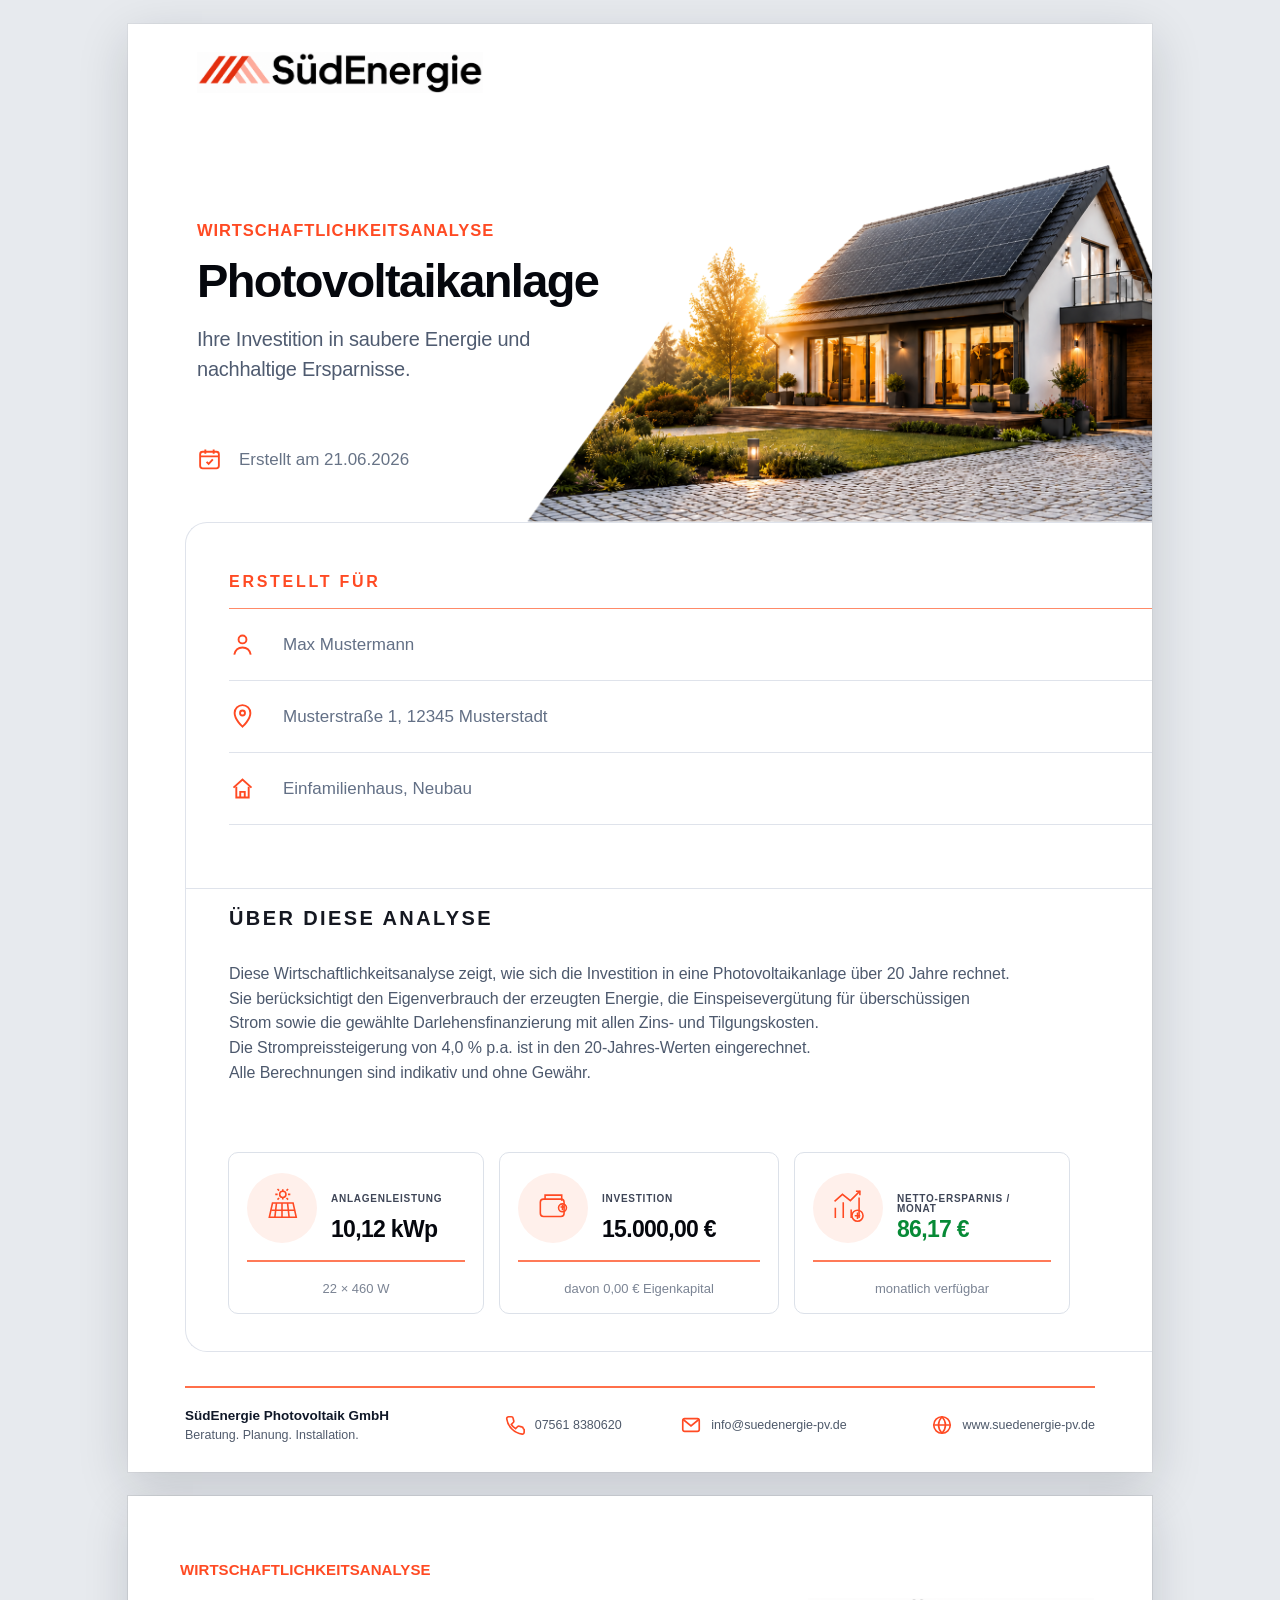
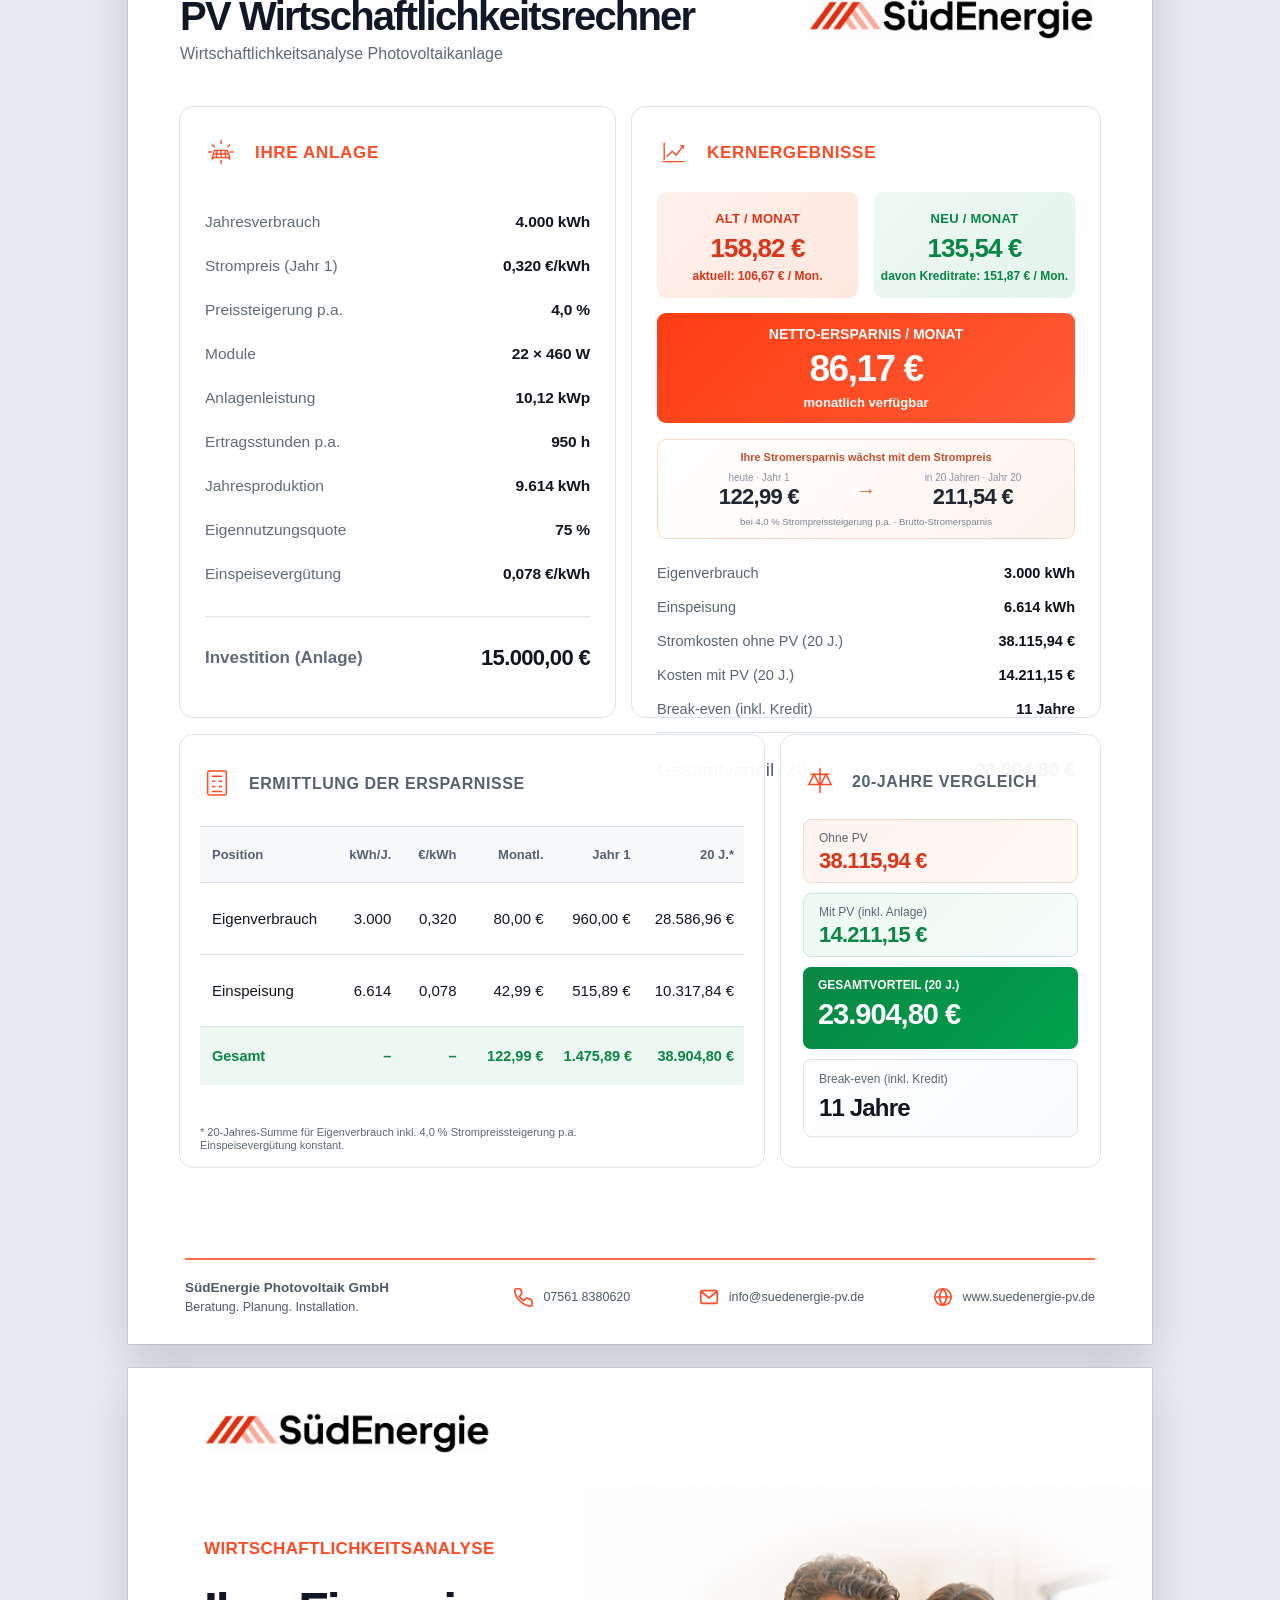
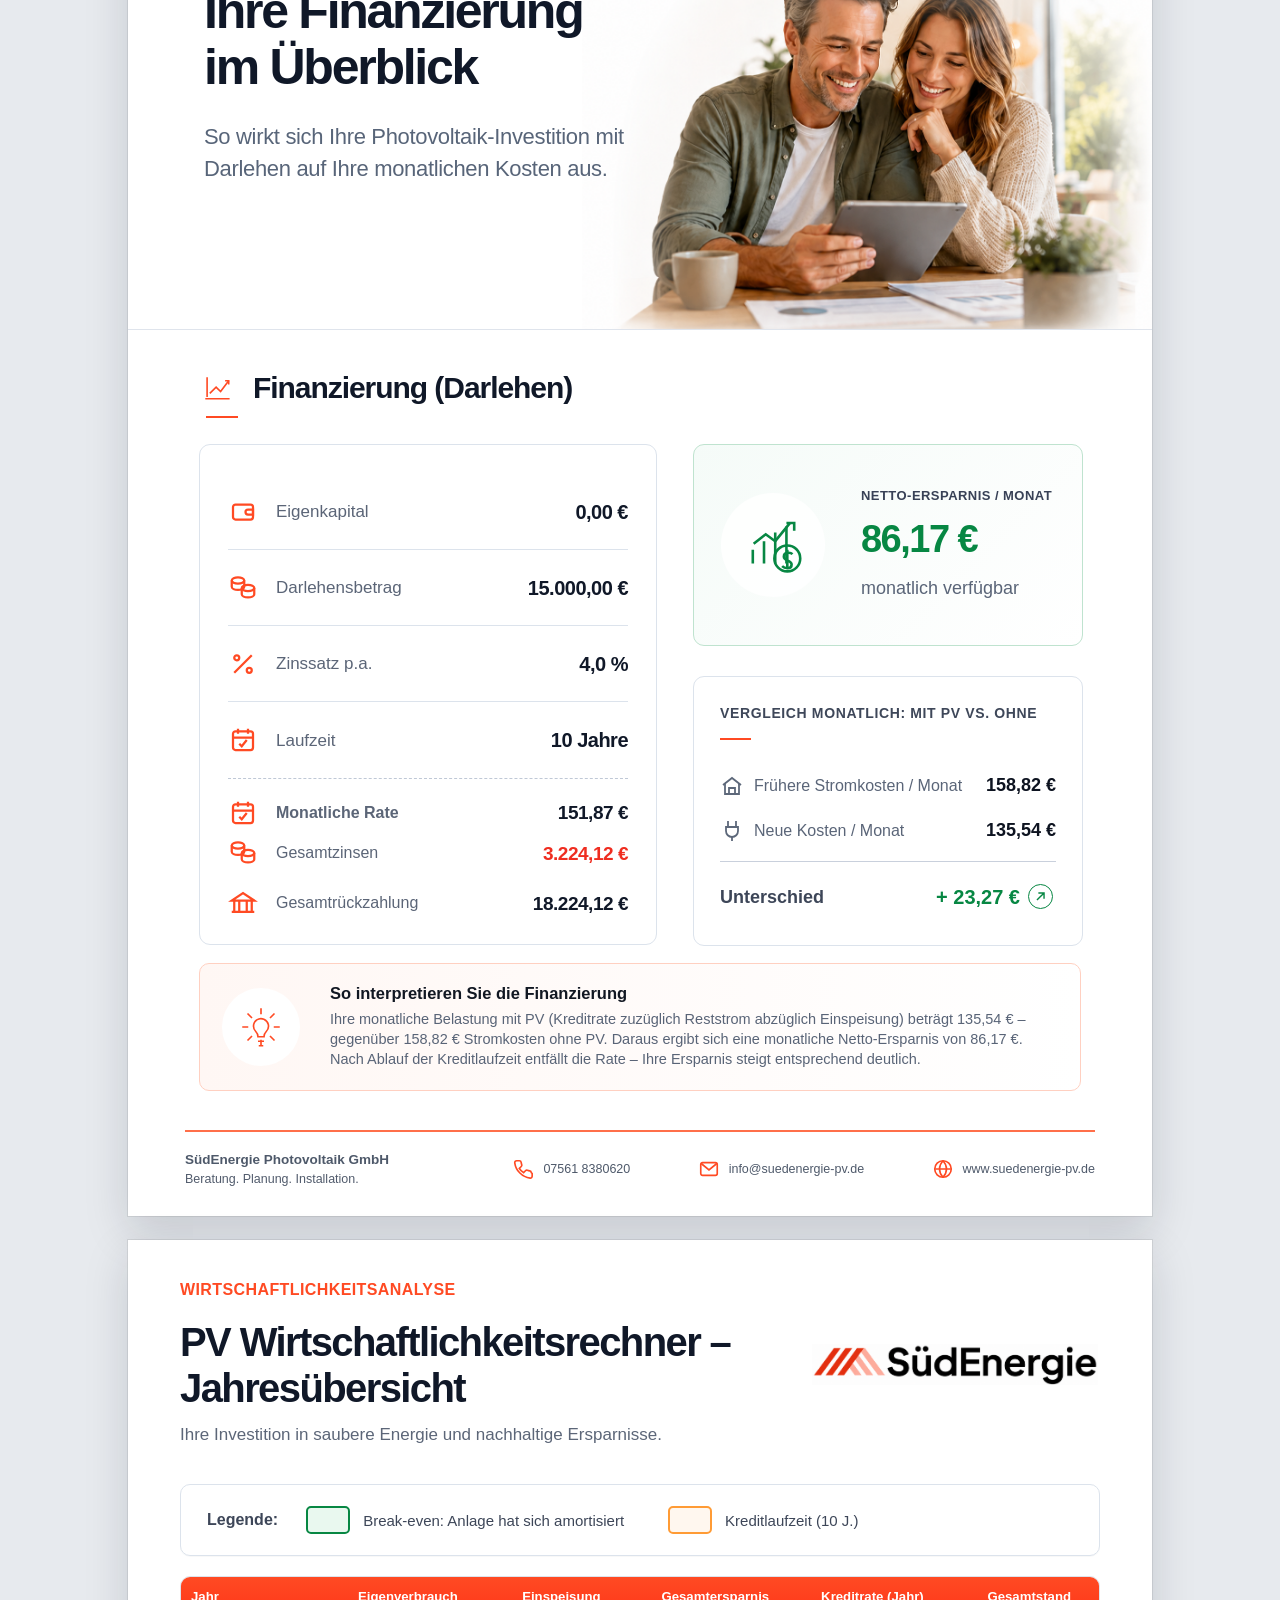
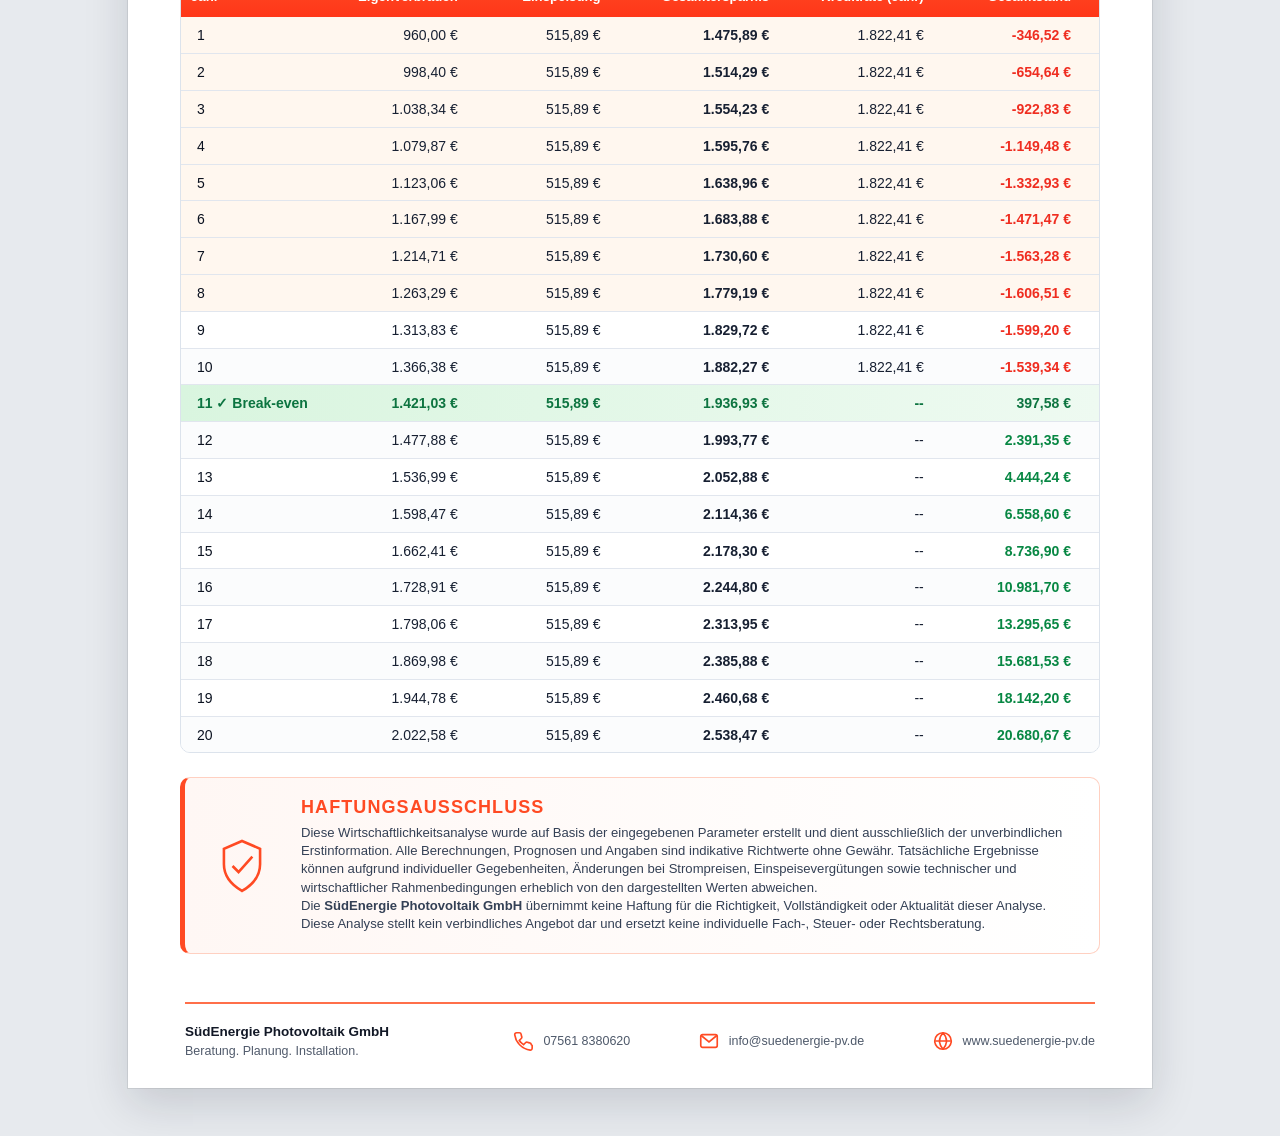
==== pdf-preview.html @ 78994921 "Jahrestabelle: Amortisations-Logik statt Cashflow Behebt die unsinnige Break-even-Logik (z.B. 'Break" ====
<!doctype html>
<html lang="de">
<head>
  <meta charset="utf-8" />
  <meta name="viewport" content="width=device-width,initial-scale=1" />
  <meta http-equiv="Cache-Control" content="no-cache, no-store, must-revalidate" />
  <meta http-equiv="Pragma" content="no-cache" />
  <title>SüdEnergie PDF Preview</title>
  <link rel="stylesheet" href="./pdf-preview.css" />
</head>
<body>
<main id="pdf-root">

<!-- ═══════════════════════════════════════════════════════════
       PAGE 1 — COVER  (v25 Pixel-Mockup, 1:1)
  ════════════════════════════════════════════════════════════ -->
  <section class="page page-cover" aria-label="SüdEnergie PDF Seite 1">

    <img class="logo" src="./assets/suedenergie-logo.png" alt="SüdEnergie Photovoltaik. Einfach." />

    <div class="hero-copy">
      <div class="kicker">Wirtschaftlichkeitsanalyse</div>
      <h1 class="hero-title">Photovoltaikanlage</h1>
      <p class="hero-sub">Ihre Investition in saubere Energie und nachhaltige Ersparnisse.</p>
    </div>

    <div class="date-row">
      <svg class="date-icon" viewBox="0 0 24 24" fill="none" stroke="currentColor" stroke-width="1.8">
        <rect x="3" y="4.5" width="18" height="16" rx="2.4"></rect>
        <path d="M8 2.5v4M16 2.5v4M3 9h18"></path>
        <path d="M9.2 14.2l2 2.1 4-4.4"></path>
      </svg>
      <span>Erstellt am&nbsp;<span data-field="createdAt">21.06.2026</span></span>
    </div>

    <div class="hero-image">
      <img src="./assets/cover-house-p1-new.png" alt="" />
    </div>

    <section class="main-card"></section>

    <section class="customer">
      <div class="section-title-orange">Erstellt für</div>
      <div class="orange-rule"></div>

      <div class="info-line">
        <svg class="info-icon" viewBox="0 0 24 24" fill="none" stroke="currentColor" stroke-width="1.7">
          <circle cx="12" cy="7.5" r="3.5"></circle>
          <path d="M4.7 21c.9-4.2 3.4-6.3 7.3-6.3s6.4 2.1 7.3 6.3"></path>
        </svg>
        <span data-field="customerName">Max Mustermann</span>
      </div>

      <div class="info-line">
        <svg class="info-icon" viewBox="0 0 24 24" fill="none" stroke="currentColor" stroke-width="1.7">
          <path d="M12 21s7-6.1 7-12.1A7 7 0 0 0 5 8.9C5 14.9 12 21 12 21Z"></path>
          <circle cx="12" cy="8.9" r="2.2"></circle>
        </svg>
        <span data-field="customerAddress">Musterstraße 1, 12345 Musterstadt</span>
      </div>

      <div class="info-line">
        <svg class="info-icon" viewBox="0 0 24 24" fill="none" stroke="currentColor" stroke-width="1.7">
          <path d="M4 11.2 12 4l8 7.2"></path>
          <path d="M6.5 10.5V20h11V10.5"></path>
          <path d="M10 20v-5h4v5"></path>
        </svg>
        <span data-field="projectAddress">Einfamilienhaus, Neubau</span>
      </div>
    </section>

    <section class="analysis">
      <h2 class="analysis-title">Über diese Analyse</h2>
      <p class="analysis-text">
        Diese Wirtschaftlichkeitsanalyse zeigt, wie sich die Investition in eine Photovoltaikanlage über 20 Jahre rechnet.
        Sie berücksichtigt den Eigenverbrauch der erzeugten Energie, die Einspeisevergütung für überschüssigen Strom sowie
        die gewählte Darlehensfinanzierung mit allen Zins- und Tilgungskosten.<br>
        Die Strompreissteigerung von <span data-field="priceIncrease">4,0 %</span> p.a. ist in den 20-Jahres-Werten eingerechnet.<br>
        Alle Berechnungen sind indikativ und ohne Gewähr.
      </p>
    </section>

    <section class="kpi-row">
      <article class="kpi">
        <div class="kpi-inner">
          <div class="kpi-icon-bg"></div>
          <svg class="kpi-icon" viewBox="0 0 48 48" fill="none" stroke="currentColor" stroke-width="2">
            <path d="M15 19h23l4 18H8l4-18h3Z"></path>
            <path d="M17 19l-2 18M24 19v18M31 19l2 18M10.5 28h30"></path>
            <circle cx="25" cy="8" r="4"></circle>
            <path d="M25 1.5v3M25 11.5v3M18.5 8h-3M34.5 8h-3M20.3 3.3l-2-2M31.7 14.7l-2-2M29.7 3.3l2-2M18.3 14.7l2-2"></path>
          </svg>
          <div class="kpi-label">Anlagenleistung</div>
          <div class="kpi-value" data-field="systemSize">10,12 kWp</div>
          <div class="kpi-rule"></div>
          <div class="kpi-sub" data-field="modules">22 × 460 W</div>
        </div>
      </article>

      <article class="kpi">
        <div class="kpi-inner">
          <div class="kpi-icon-bg"></div>
          <svg class="kpi-icon" viewBox="0 0 48 48" fill="none" stroke="currentColor" stroke-width="2">
            <rect x="8" y="14" width="30" height="22" rx="4"></rect>
            <path d="M14 14V9h21v7"></path>
            <circle cx="36" cy="25" r="5"></circle>
            <path d="M36 21.5V28M33.5 24h5"></path>
          </svg>
          <div class="kpi-label">Investition</div>
          <div class="kpi-value" data-field="investment">15.000,00 €</div>
          <div class="kpi-rule"></div>
          <div class="kpi-sub">davon <span data-field="equity">0,00 €</span> Eigenkapital</div>
        </div>
      </article>

      <article class="kpi">
        <div class="kpi-inner">
          <div class="kpi-icon-bg"></div>
          <svg class="kpi-icon" viewBox="0 0 48 48" fill="none" stroke="currentColor" stroke-width="2">
            <path d="M8 38V25M18 38V18M28 38V27M38 38V12"></path>
            <path d="M7 17l10-9 10 8 12-12"></path>
            <path d="M34 4h5v5"></path>
            <circle cx="36" cy="35" r="7"></circle>
            <path d="M36 31v8M32.5 35H39.5"></path>
          </svg>
          <div class="kpi-label">Netto-Ersparnis / Monat</div>
          <div class="kpi-value green" data-field="netMonthlyAvg">86,17 €</div>
          <div class="kpi-rule"></div>
          <div class="kpi-sub" data-field="orangeNetSub">monatlich verfügbar</div>
        </div>
      </article>
    </section>

    <div class="footer-rule"></div>
    <footer class="footer">
      <div class="footer-brand">
        <strong>SüdEnergie Photovoltaik GmbH</strong>
        <span>Beratung. Planung. Installation.</span>
      </div>
      <div class="footer-contact">
        <svg class="footer-icon" viewBox="0 0 24 24" fill="none" stroke="currentColor" stroke-width="1.8">
          <path d="M22 16.9v3a2 2 0 0 1-2.2 2A19.5 19.5 0 0 1 3 5.2 2 2 0 0 1 5 3h3a2 2 0 0 1 2 1.7c.1.9.3 1.7.6 2.5a2 2 0 0 1-.5 2.1L8 11.4a16 16 0 0 0 4.6 4.6l2.1-2.1a2 2 0 0 1 2.1-.5c.8.3 1.6.5 2.5.6a2 2 0 0 1 1.7 1.9Z"></path>
        </svg>
        <span>07561 8380620</span>
      </div>
      <div class="footer-contact">
        <svg class="footer-icon" viewBox="0 0 24 24" fill="none" stroke="currentColor" stroke-width="1.8">
          <rect x="3" y="5" width="18" height="14" rx="2"></rect>
          <path d="m3.5 6 8.5 7 8.5-7"></path>
        </svg>
        <span>info@suedenergie-pv.de</span>
      </div>
      <div class="footer-contact footer-website">
        <svg class="footer-icon" viewBox="0 0 24 24" fill="none" stroke="currentColor" stroke-width="1.8">
          <circle cx="12" cy="12" r="9"></circle>
          <path d="M3.5 12h17M12 3c2.5 2.7 3.8 5.7 3.8 9s-1.3 6.3-3.8 9M12 3C9.5 5.7 8.2 8.7 8.2 12S9.5 18.3 12 21"></path>
        </svg>
        <span>www.suedenergie-pv.de</span>
      </div>
    </footer>

  </section>


  <!-- PAGE 2 - WIRTSCHAFTLICHKEIT (v2 Final) -->
  <section class="page page-2" aria-label="SüdEnergie PDF Seite 2">
  <header class="header">
        <div class="kicker">Wirtschaftlichkeitsanalyse</div>
        <h1 class="title">PV Wirtschaftlichkeitsrechner</h1>
        <div class="subtitle">Wirtschaftlichkeitsanalyse Photovoltaikanlage</div>
  <img class="logo" src="./assets/suedenergie-logo.png" alt="SüdEnergie Photovoltaik. Einfach." />
      </header>
  
      <section class="card left-card">
        <div class="card-title">
          <svg viewBox="0 0 40 40" fill="none" stroke="currentColor">
            <path d="M20 5v5M20 30v5M8.5 10.5l3.5 3.5M28 26l3.5 3.5M4 20h5M31 20h5M8.5 29.5l3.5-3.5M28 14l3.5-3.5"></path>
            <path d="M12 18h16l3 9H9l3-9Z"></path>
            <path d="M15 18l-1 9M20 18v9M25 18l1 9M10.5 22.5h19"></path>
          </svg>
          <span>Ihre Anlage</span>
        </div>
  
        <div class="specs">
          <div class="spec-row"><span>Jahresverbrauch</span><strong data-bind="system.consumption">4.000 kWh</strong></div>
          <div class="spec-row"><span>Strompreis (Jahr 1)</span><strong data-bind="system.electricityPrice">0,320 €/kWh</strong></div>
          <div class="spec-row"><span>Preissteigerung p.a.</span><strong data-bind="system.priceIncrease">4,0 %</strong></div>
          <div class="spec-row"><span>Module</span><strong data-bind="system.modules">22 × 460 W</strong></div>
          <div class="spec-row"><span>Anlagenleistung</span><strong data-bind="system.power">10,12 kWp</strong></div>
          <div class="spec-row"><span>Ertragsstunden p.a.</span><strong data-bind="system.sunHours">950 h</strong></div>
          <div class="spec-row"><span>Jahresproduktion</span><strong data-bind="system.production">9.614 kWh</strong></div>
          <div class="spec-row"><span>Eigennutzungsquote</span><strong data-bind="system.selfUseRate">75 %</strong></div>
          <div class="spec-row"><span>Einspeisevergütung</span><strong data-bind="system.feedInTariff">0,078 €/kWh</strong></div>
          <div class="spec-row invest"><span>Investition (Anlage)</span><strong data-bind="system.investment">15.000,00 €</strong></div>
        </div>
      </section>
  
      <section class="card right-card">
        <div class="card-title">
          <svg viewBox="0 0 40 40" fill="none" stroke="currentColor">
            <path d="M7 32h27M9 30V8M12 26l7-7 5 5 9-12"></path>
            <path d="M29 12h4v4"></path>
          </svg>
          <span>Kernergebnisse</span>
        </div>
  
        <div class="result-top">
          <div class="result-box old">
            <div>
              <div class="label">Alt / Monat</div>
              <div class="big" data-bind="results.oldMonthly">158,82 €</div>
              <div class="sub" data-field="oldMonthlyJahr1">Stromkosten ohne PV</div>
            </div>
          </div>
          <div class="result-box new">
            <div>
              <div class="label">Neu / Monat</div>
              <div class="big" data-bind="results.newMonthly">-16,32 €</div>
              <div class="sub" data-field="newMonthlyJahr">-195,89 € / Jahr</div>
            </div>
          </div>
        </div>
  
        <div class="orange-result">
          <div>
            <div class="label">Netto-Ersparnis / Monat</div>
            <div class="big" data-bind="results.netMonthly">86,17 €</div>
            <div class="sub" data-field="orangeNetSub">monatlich verfügbar</div>
          </div>
        </div>

        <div class="growth-strip">
          <div class="gs-head">Ihre Stromersparnis wächst mit dem Strompreis</div>
          <div class="gs-body">
            <div class="gs-col">
              <div class="gs-lbl">heute · Jahr 1</div>
              <div class="gs-val" data-field="growToday">122,99 €</div>
            </div>
            <div class="gs-arrow">→</div>
            <div class="gs-col">
              <div class="gs-lbl">in 20 Jahren · Jahr 20</div>
              <div class="gs-val" data-field="growY20">211,54 €</div>
            </div>
          </div>
          <div class="gs-foot" data-field="growFoot">bei 4,0 % Strompreissteigerung p.a. · Brutto-Stromersparnis</div>
        </div>

        <div class="result-list">
          <div class="result-row"><span>Eigenverbrauch</span><strong data-bind="results.ownUseKwh">3.000 kWh</strong></div>
          <div class="result-row"><span>Einspeisung</span><strong data-bind="results.feedInKwh">6.614 kWh</strong></div>
          <div class="result-row"><span>Stromkosten ohne PV (20 J.)</span><strong data-bind="results.costWithoutPv">38.115,94 €</strong></div>
          <div class="result-row"><span>Kosten mit PV (20 J.)</span><strong data-bind="results.costWithPv">14.211,15 €</strong></div>
          <div class="result-row"><span data-field="breakEvenLabel">Break-even (inkl. Kredit)</span><strong data-bind="results.breakEven">10 Jahre</strong></div>
          <div class="result-row divider benefit"><span>Gesamtvorteil (20 J.)</span><strong data-bind="results.totalBenefit">23.904,80 €</strong></div>
        </div>
      </section>
  
      <section class="card table-card">
        <div class="section-head">
          <svg viewBox="0 0 40 40" fill="none" stroke="currentColor" stroke-width="1.8">
            <rect x="9" y="6" width="22" height="28" rx="2"></rect>
            <path d="M14 12h12M14 18h4M22 18h4M14 24h4M22 24h4M14 30h12"></path>
          </svg>
          <span>Ermittlung der Ersparnisse</span>
        </div>
  
        <div class="table-wrap">
          <table>
            <thead>
              <tr>
                <th style="width:25%;">Position</th>
                <th style="width:12%;">kWh/J.</th>
                <th style="width:12%;">€/kWh</th>
                <th style="width:16%;">Monatl.</th>
                <th style="width:16%;">Jahr 1</th>
                <th style="width:19%;">20 J.*</th>
              </tr>
            </thead>
            <tbody>
              <tr>
                <td>Eigenverbrauch</td>
                <td>3.000</td>
                <td>0,320</td>
                <td>80,00 €</td>
                <td>960,00 €</td>
                <td>28.586,96 €</td>
              </tr>
              <tr>
                <td>Einspeisung</td>
                <td>6.614</td>
                <td>0,078</td>
                <td>42,99 €</td>
                <td>515,89 €</td>
                <td>10.317,84 €</td>
              </tr>
              <tr class="total-row">
                <td>Gesamt</td>
                <td>--</td>
                <td>--</td>
                <td>122,99 €</td>
                <td>1.475,89 €</td>
                <td>38.904,80 €</td>
              </tr>
            </tbody>
          </table>
        </div>
  
        <div class="note">* 20-Jahres-Summe für Eigenverbrauch inkl. 4,0 % Strompreissteigerung p.a.<br>Einspeisevergütung konstant.</div>
      </section>
  
      <section class="card compare-card">
        <div class="section-head">
          <svg viewBox="0 0 40 40" fill="none" stroke="currentColor" stroke-width="1.8">
            <path d="M20 5v29M9 12h22M13 12 7 24h12l-6-12ZM27 12l-6 12h12l-6-12Z"></path>
          </svg>
          <span>20-Jahre Vergleich</span>
        </div>
  
        <div class="compare-box orange first">
          <div class="small">Ohne PV</div>
          <strong data-bind="results.costWithoutPv">38.115,94 €</strong>
        </div>
  
        <div class="compare-box green">
          <div class="small">Mit PV (inkl. Anlage)</div>
          <strong data-bind="results.costWithPv">14.211,15 €</strong>
        </div>
  
        <div class="compare-box dark-green">
          <div class="small">Gesamtvorteil (20 J.)</div>
          <strong data-bind="results.totalBenefit">23.904,80 €</strong>
        </div>
  
        <div class="compare-box break">
          <div class="small" data-field="breakEvenLabel">Break-even (inkl. Kredit)</div>
          <strong data-bind="results.breakEven">11 Jahre</strong>
        </div>
      </section>
  
      <div class="footer-line"></div>
      <footer class="footer">
        <div class="footer-brand">
          <strong>SüdEnergie Photovoltaik GmbH</strong>
          <span>Beratung. Planung. Installation.</span>
        </div>
  
        <div class="footer-contact">
          <svg viewBox="0 0 24 24" fill="none" stroke="currentColor" stroke-width="1.8">
            <path d="M22 16.9v3a2 2 0 0 1-2.2 2A19.5 19.5 0 0 1 3 5.2 2 2 0 0 1 5 3h3a2 2 0 0 1 2 1.7c.1.9.3 1.7.6 2.5a2 2 0 0 1-.5 2.1L8 11.4a16 16 0 0 0 4.6 4.6l2.1-2.1a2 2 0 0 1 2.1-.5c.8.3 1.6.5 2.5.6a2 2 0 0 1 1.7 1.9Z"></path>
          </svg>
          <span>07561 8380620</span>
        </div>
  
        <div class="footer-contact">
          <svg viewBox="0 0 24 24" fill="none" stroke="currentColor" stroke-width="1.8">
            <rect x="3" y="5" width="18" height="14" rx="2"></rect>
            <path d="m3.5 6 8.5 7 8.5-7"></path>
          </svg>
          <span>info@suedenergie-pv.de</span>
        </div>
  
        <div class="footer-contact">
          <svg viewBox="0 0 24 24" fill="none" stroke="currentColor" stroke-width="1.8">
            <circle cx="12" cy="12" r="9"></circle>
            <path d="M3.5 12h17M12 3c2.5 2.7 3.8 5.7 3.8 9s-1.3 6.3-3.8 9M12 3C9.5 5.7 8.2 8.7 8.2 12S9.5 18.3 12 21"></path>
          </svg>
          <span>www.suedenergie-pv.de</span>
        </div>
      </footer>
  </section>


  <!-- PAGE 3 - FINANZIERUNG (v1 Final) -->
  <section class="page page-3" aria-label="SüdEnergie PDF Seite 3">
  
  <section class="hero">
  <img class="logo" src="./assets/suedenergie-logo.png" alt="SüdEnergie Photovoltaik. Einfach." />
    <div class="hero-photo-wrap"><img class="hero-photo" src="[data-uri]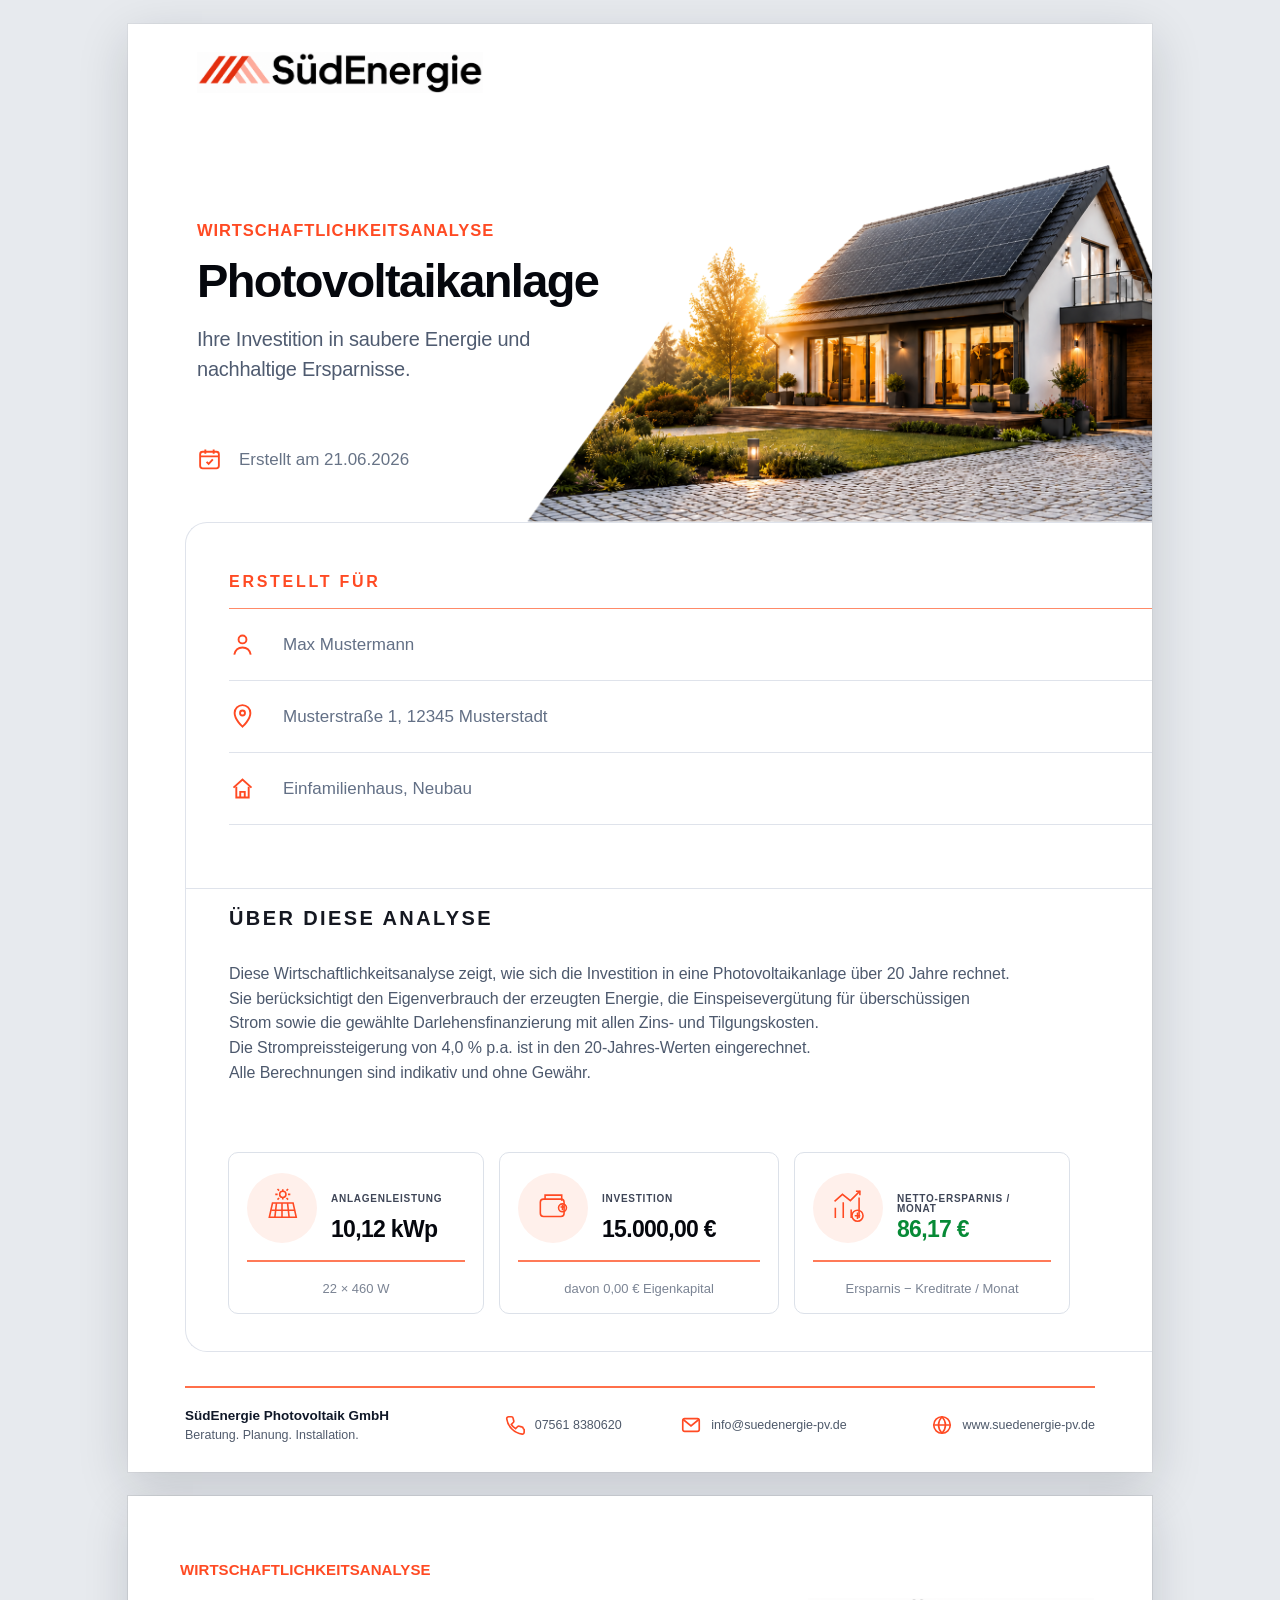
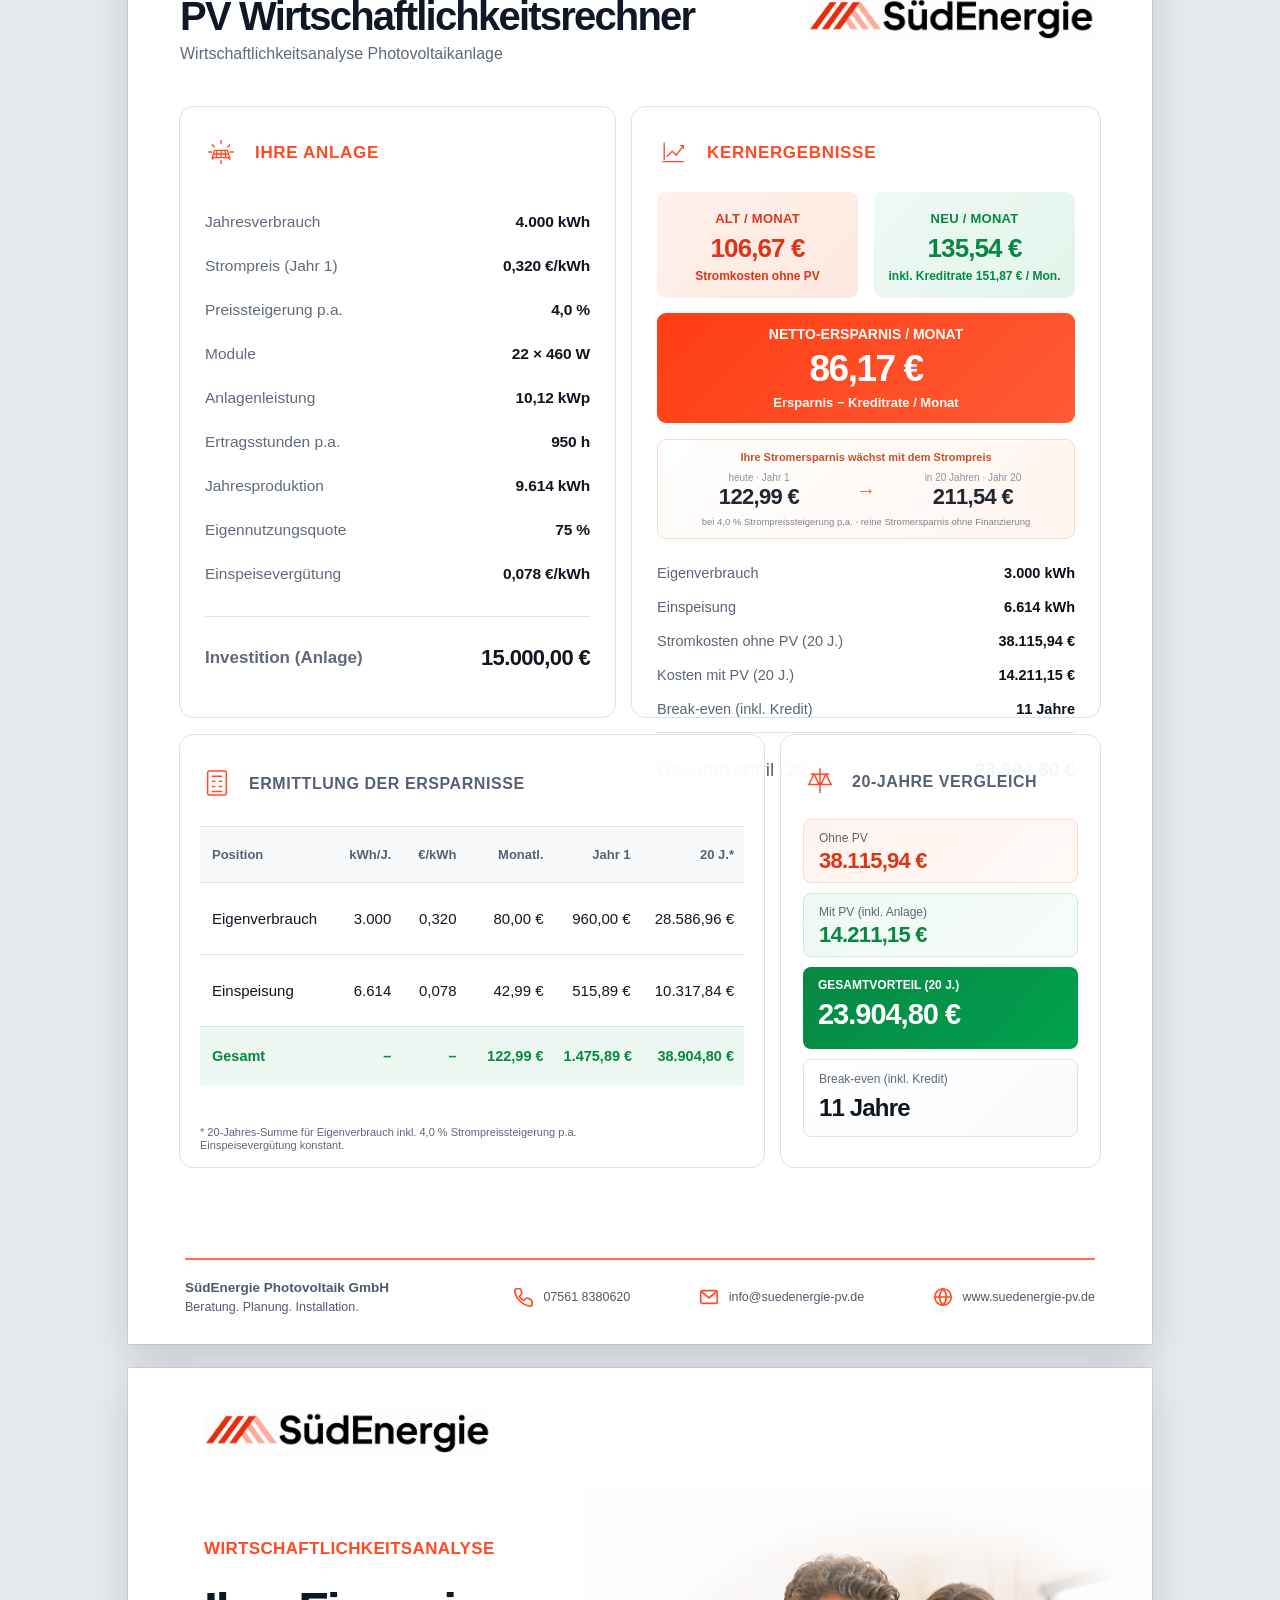
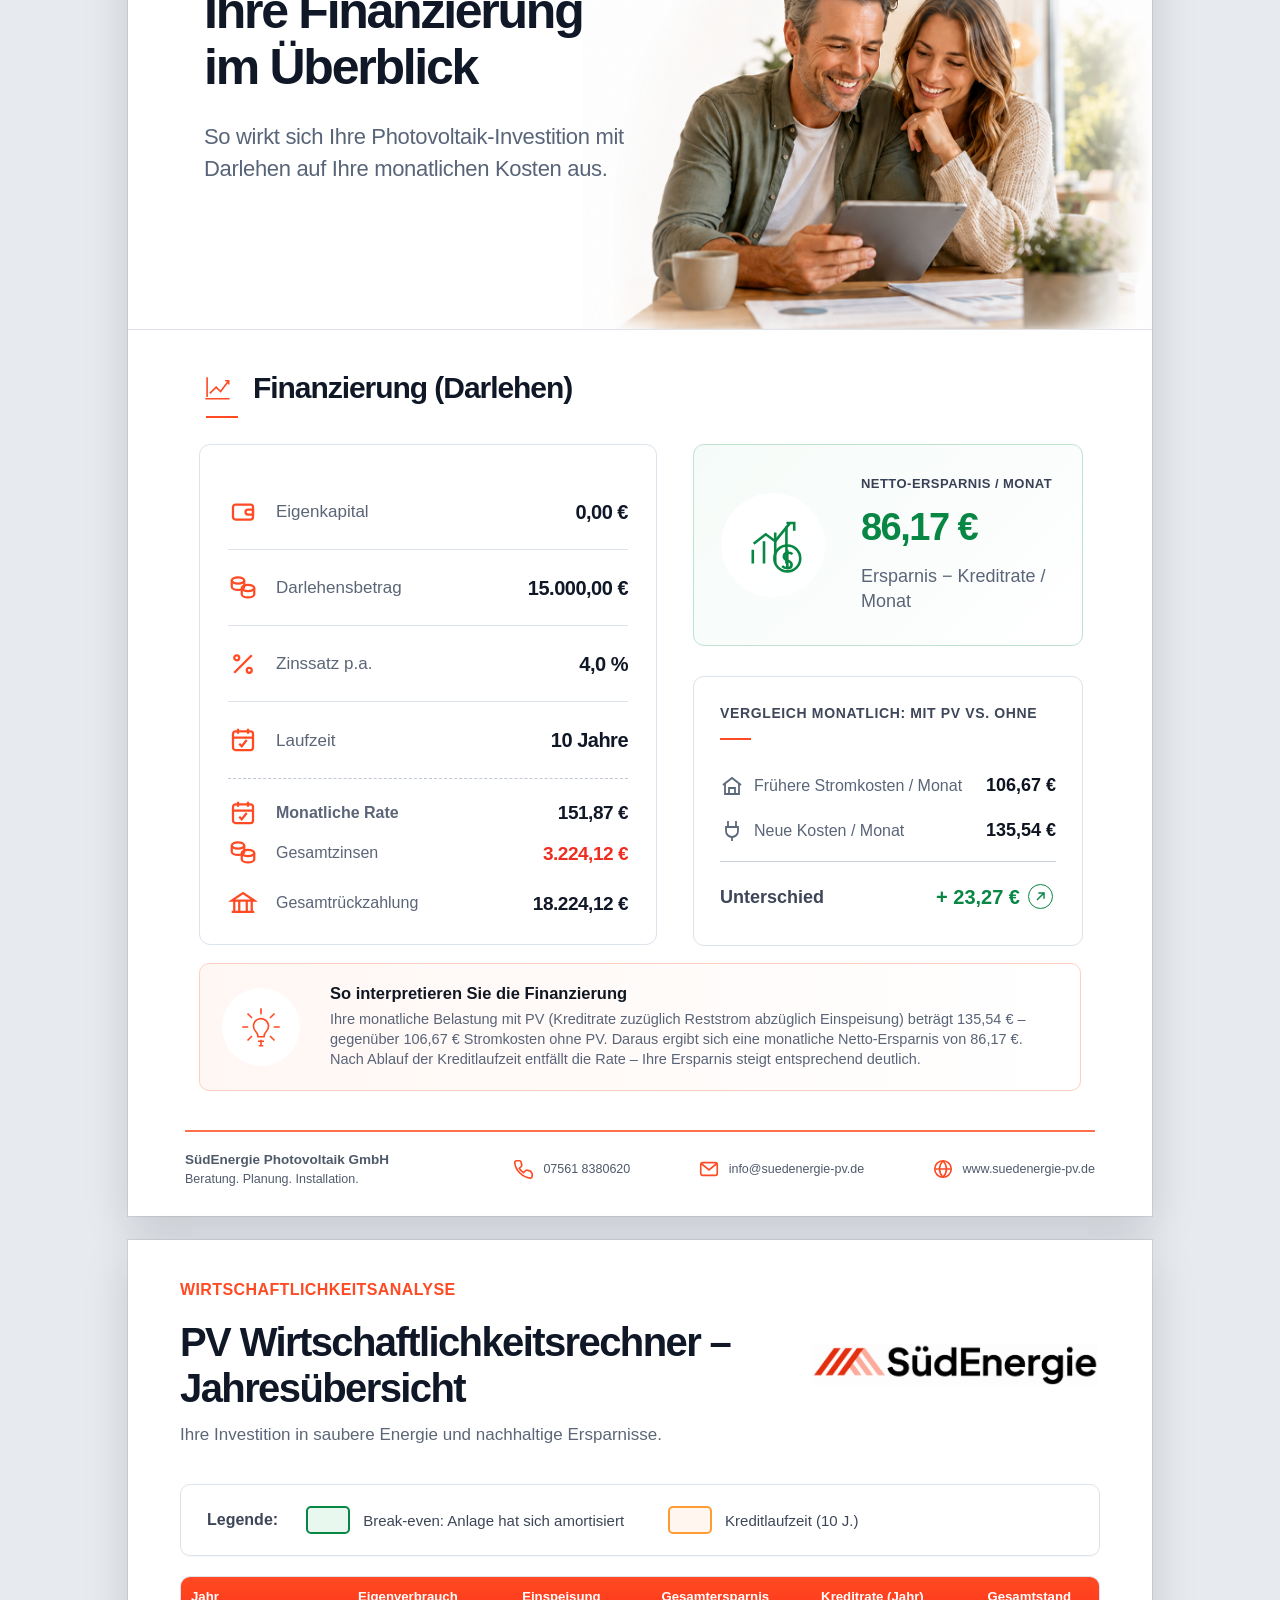
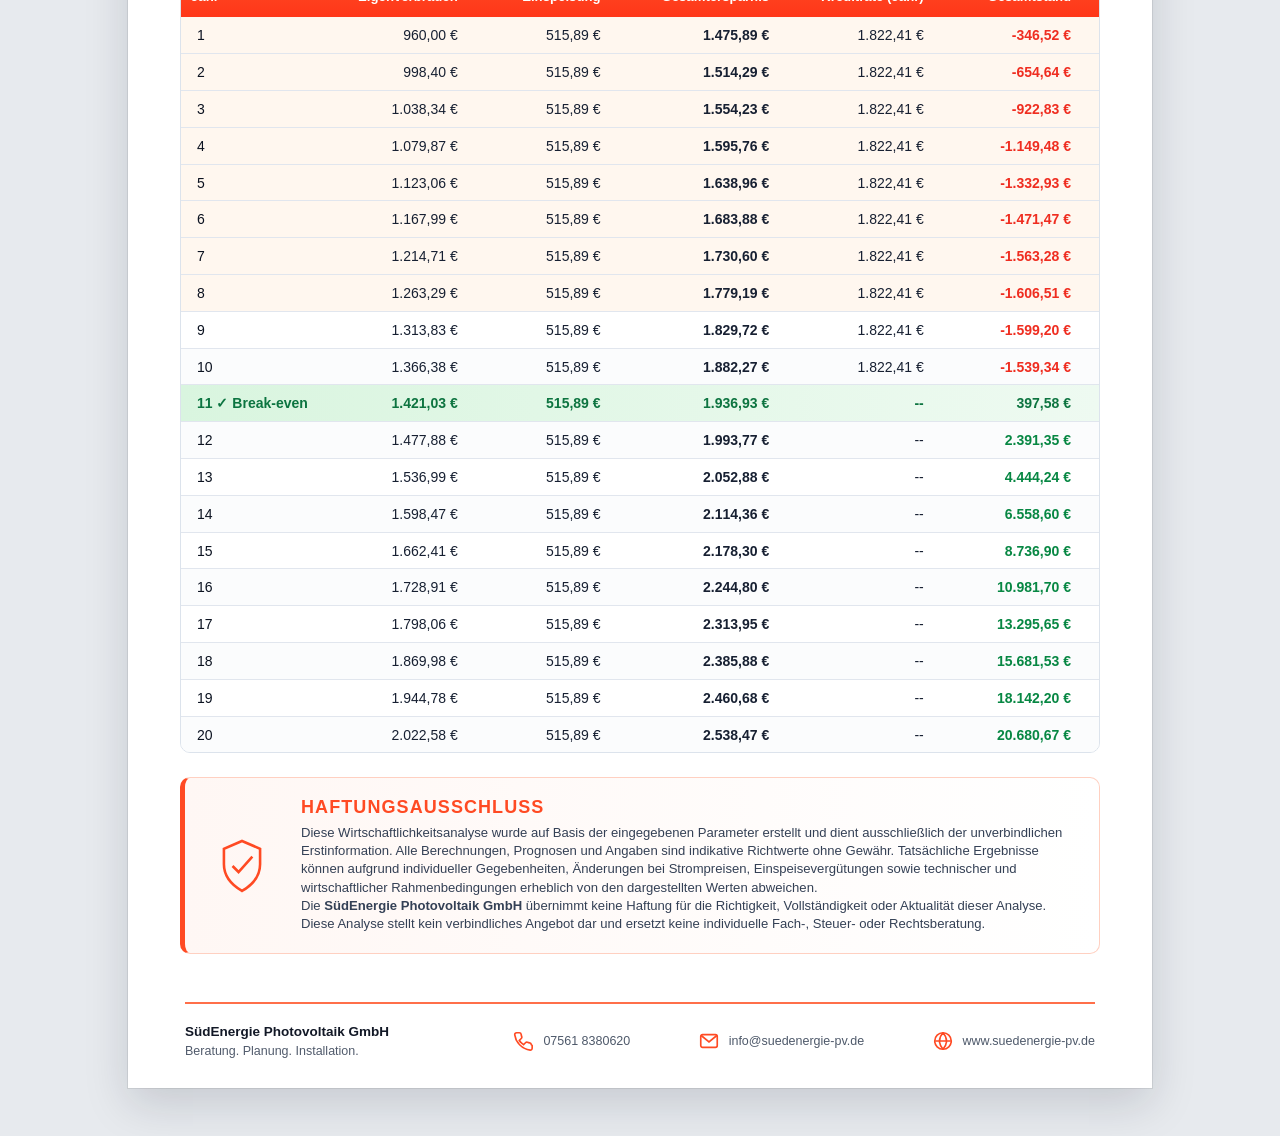
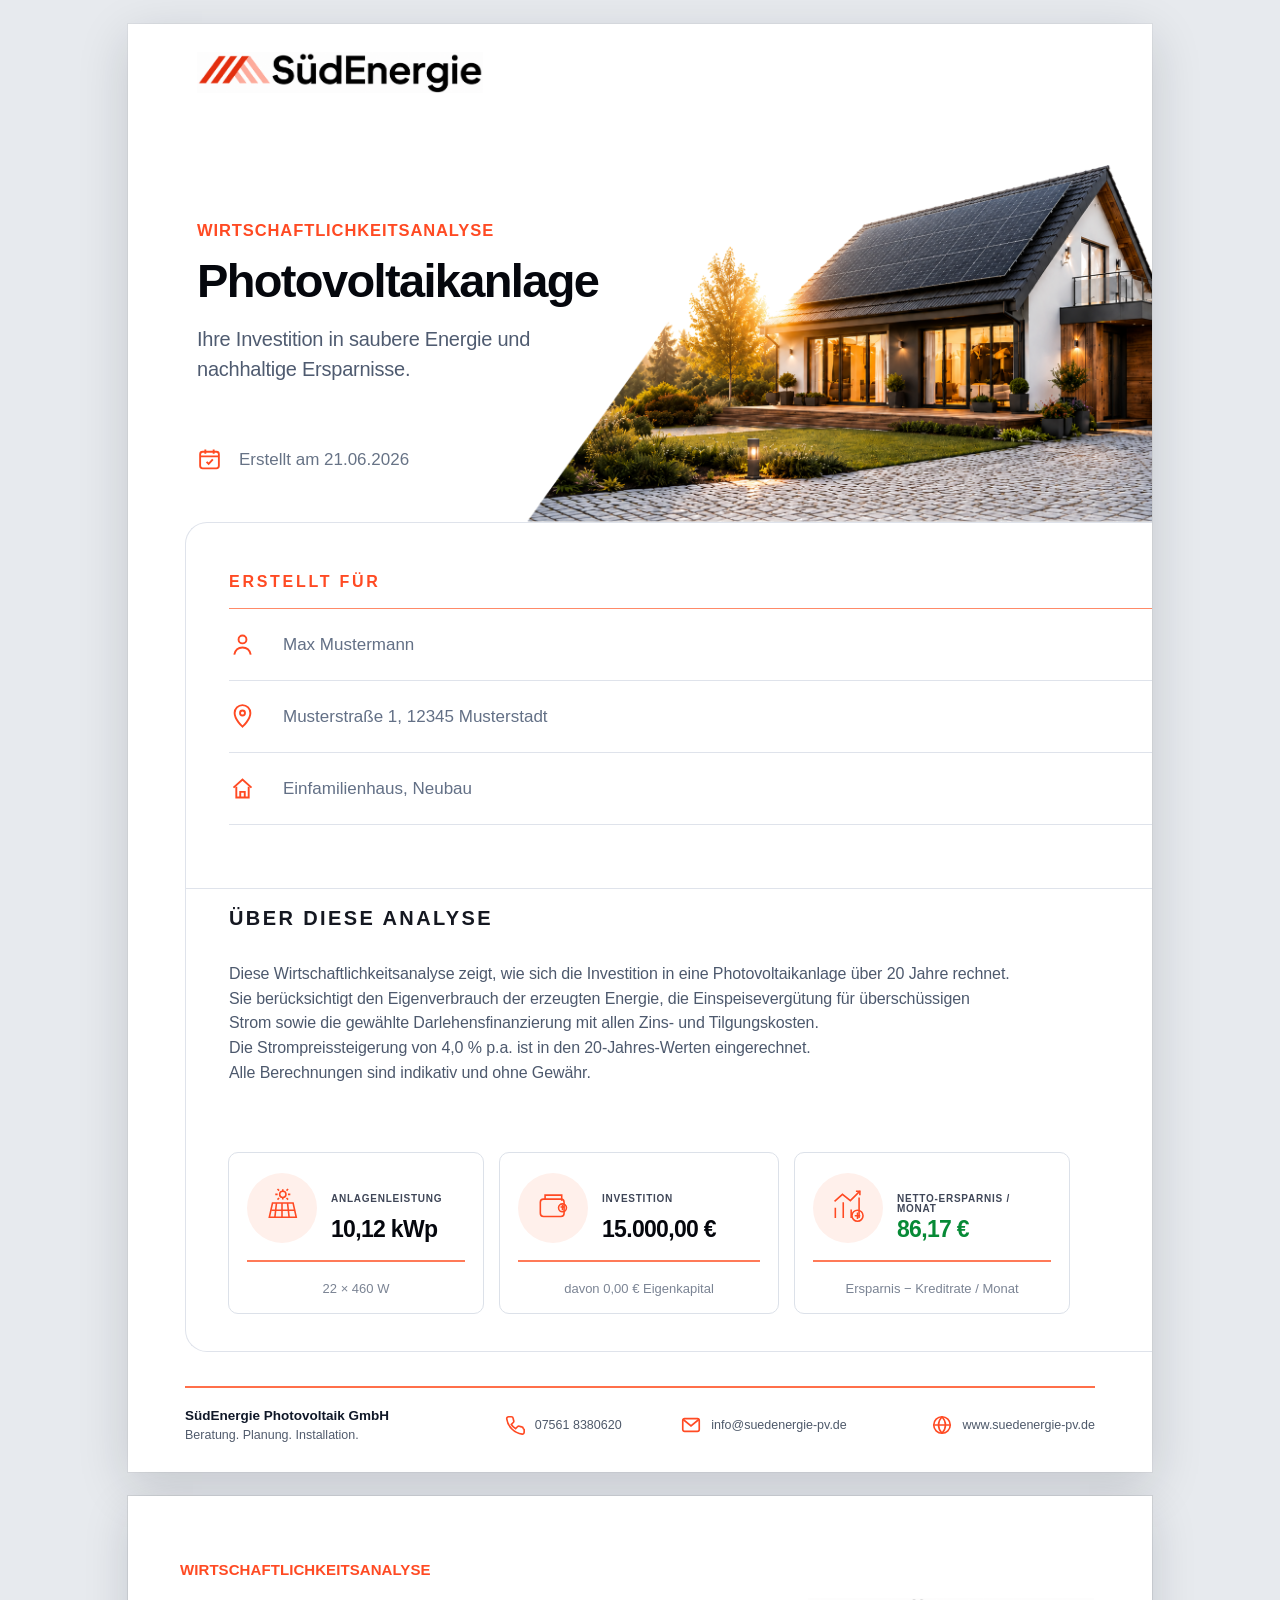
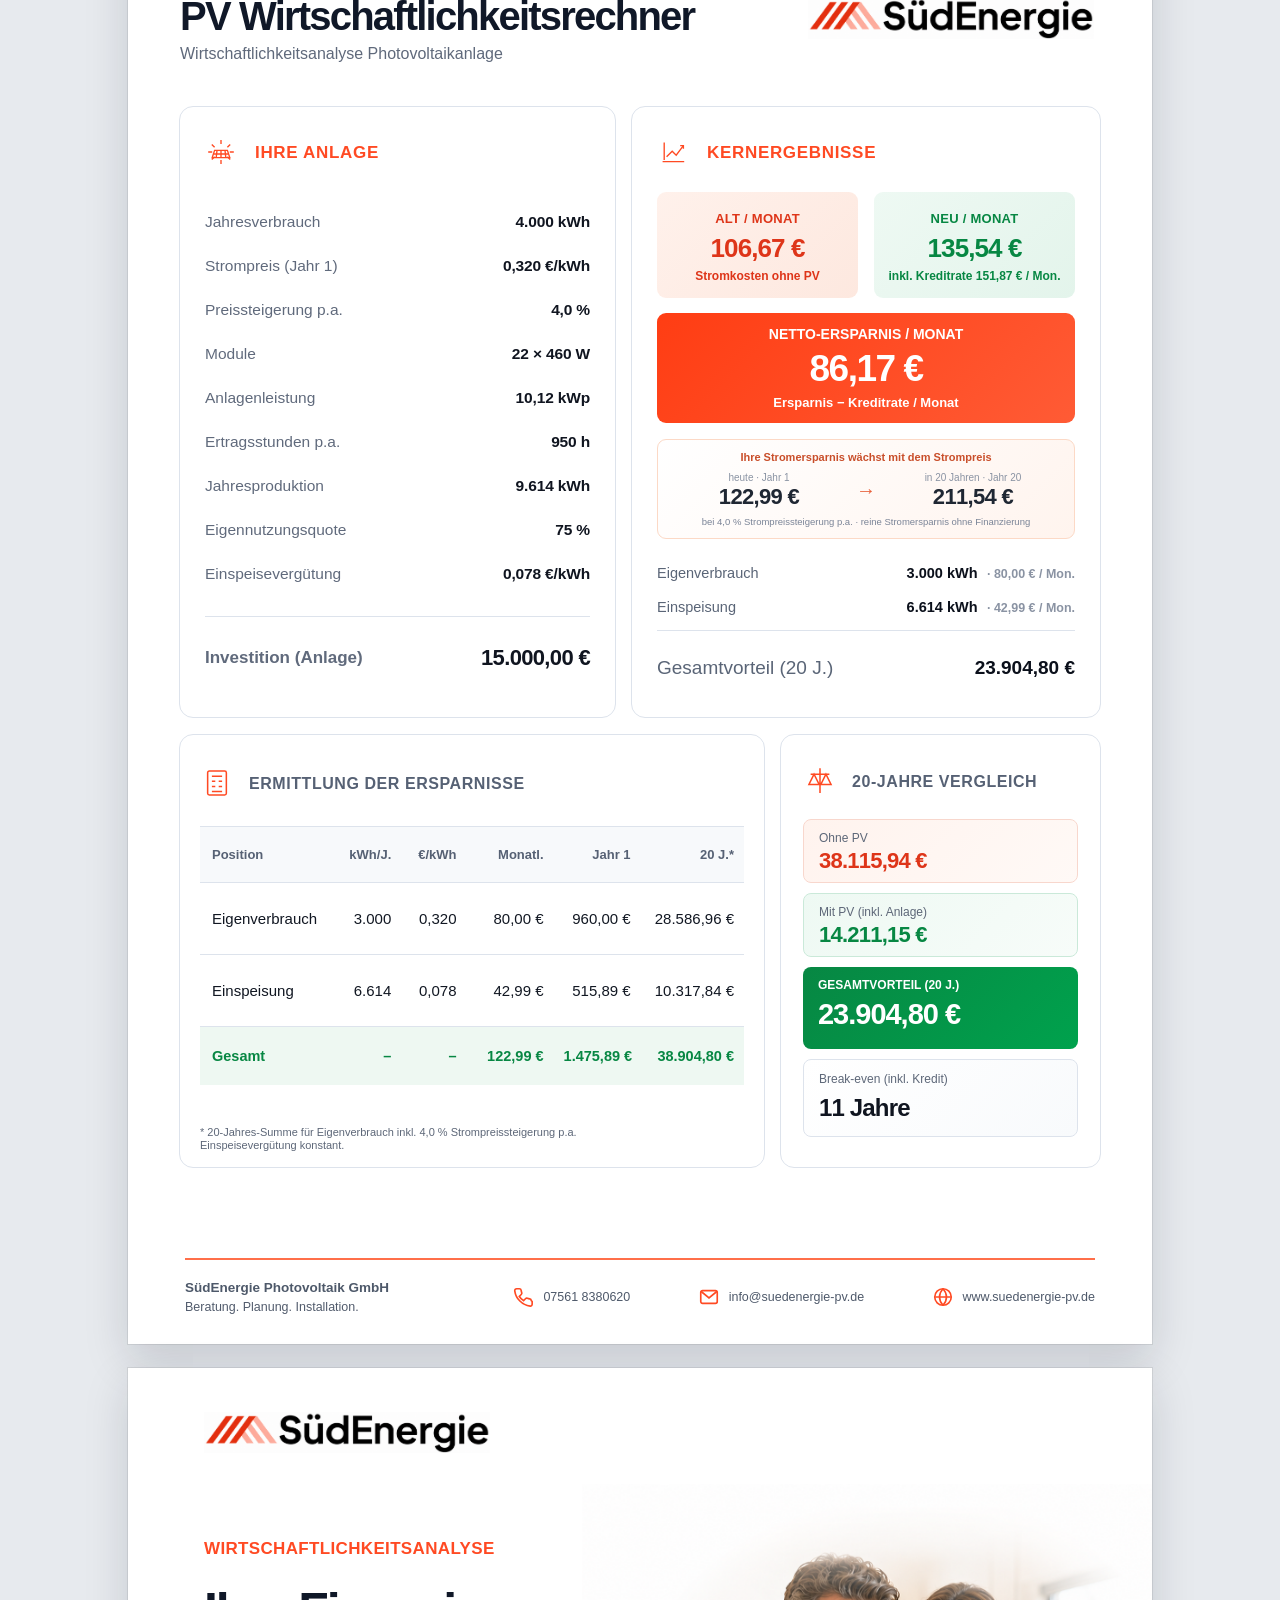
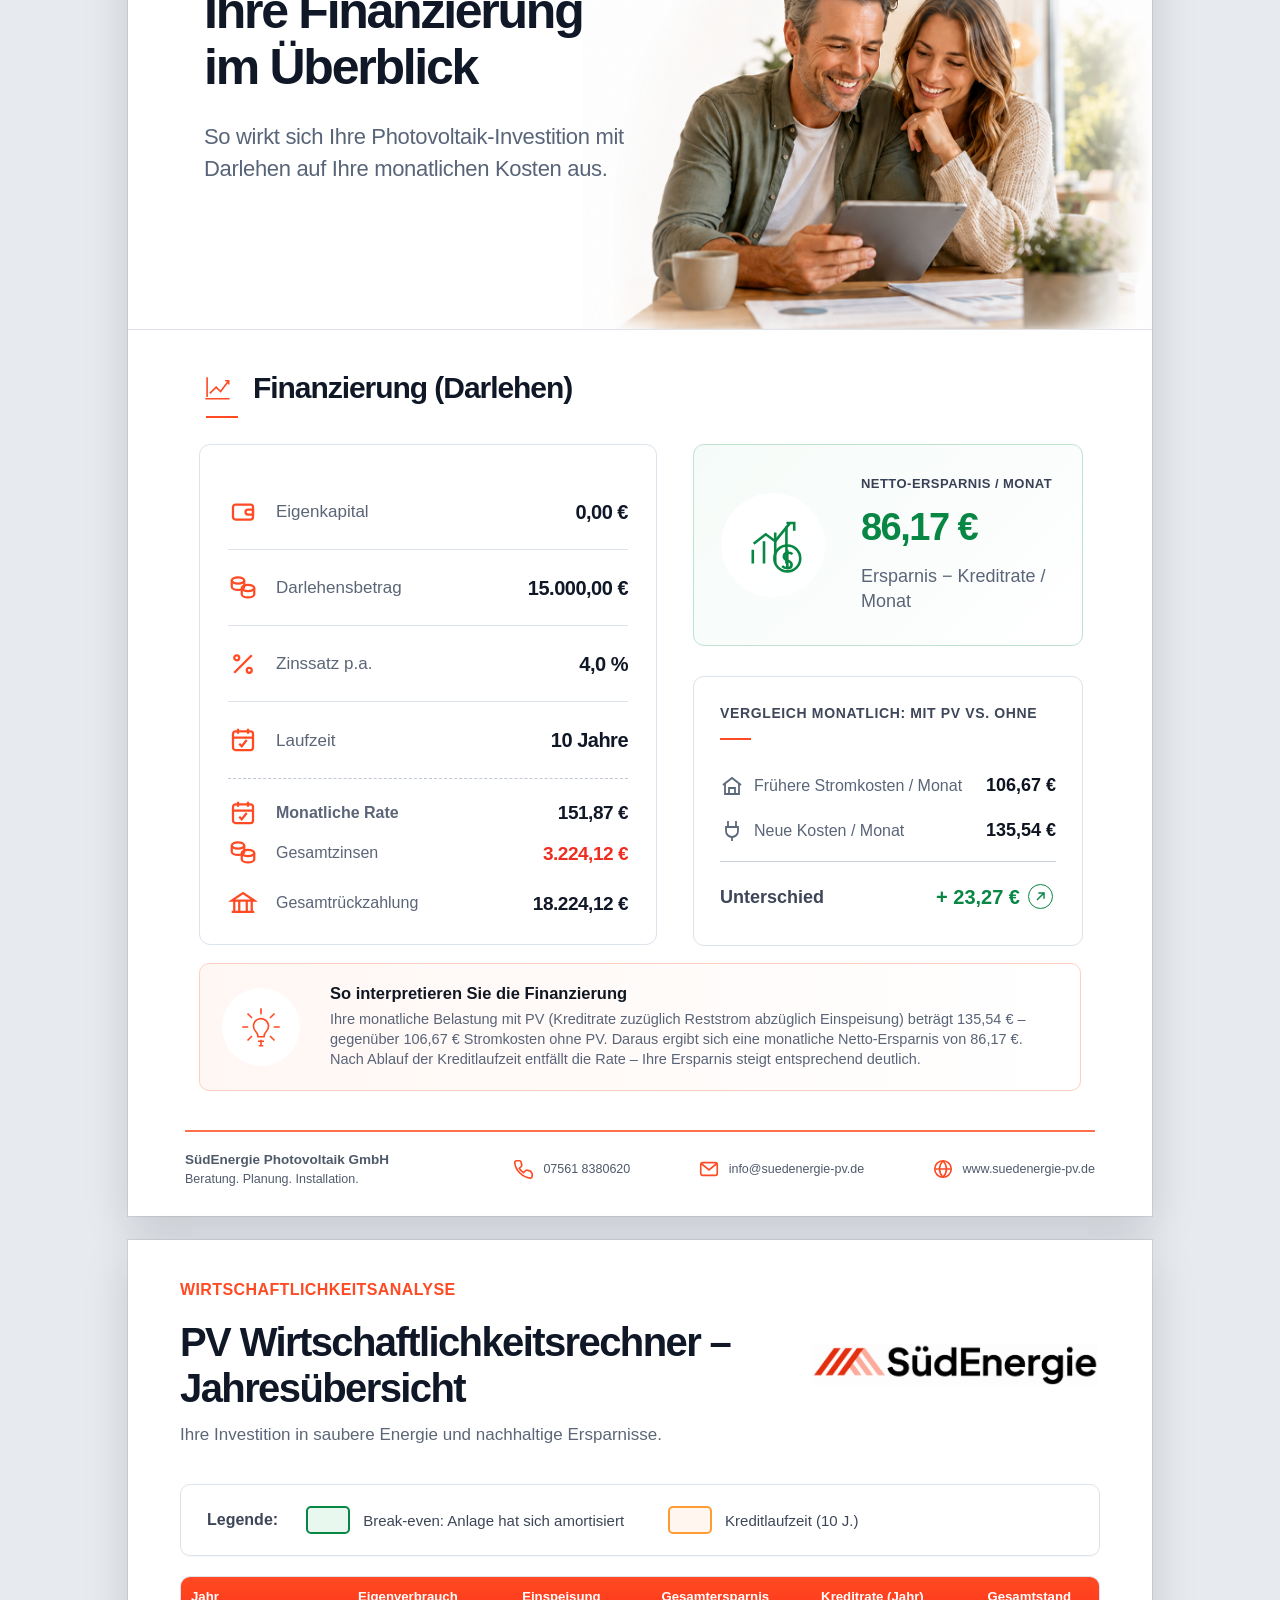
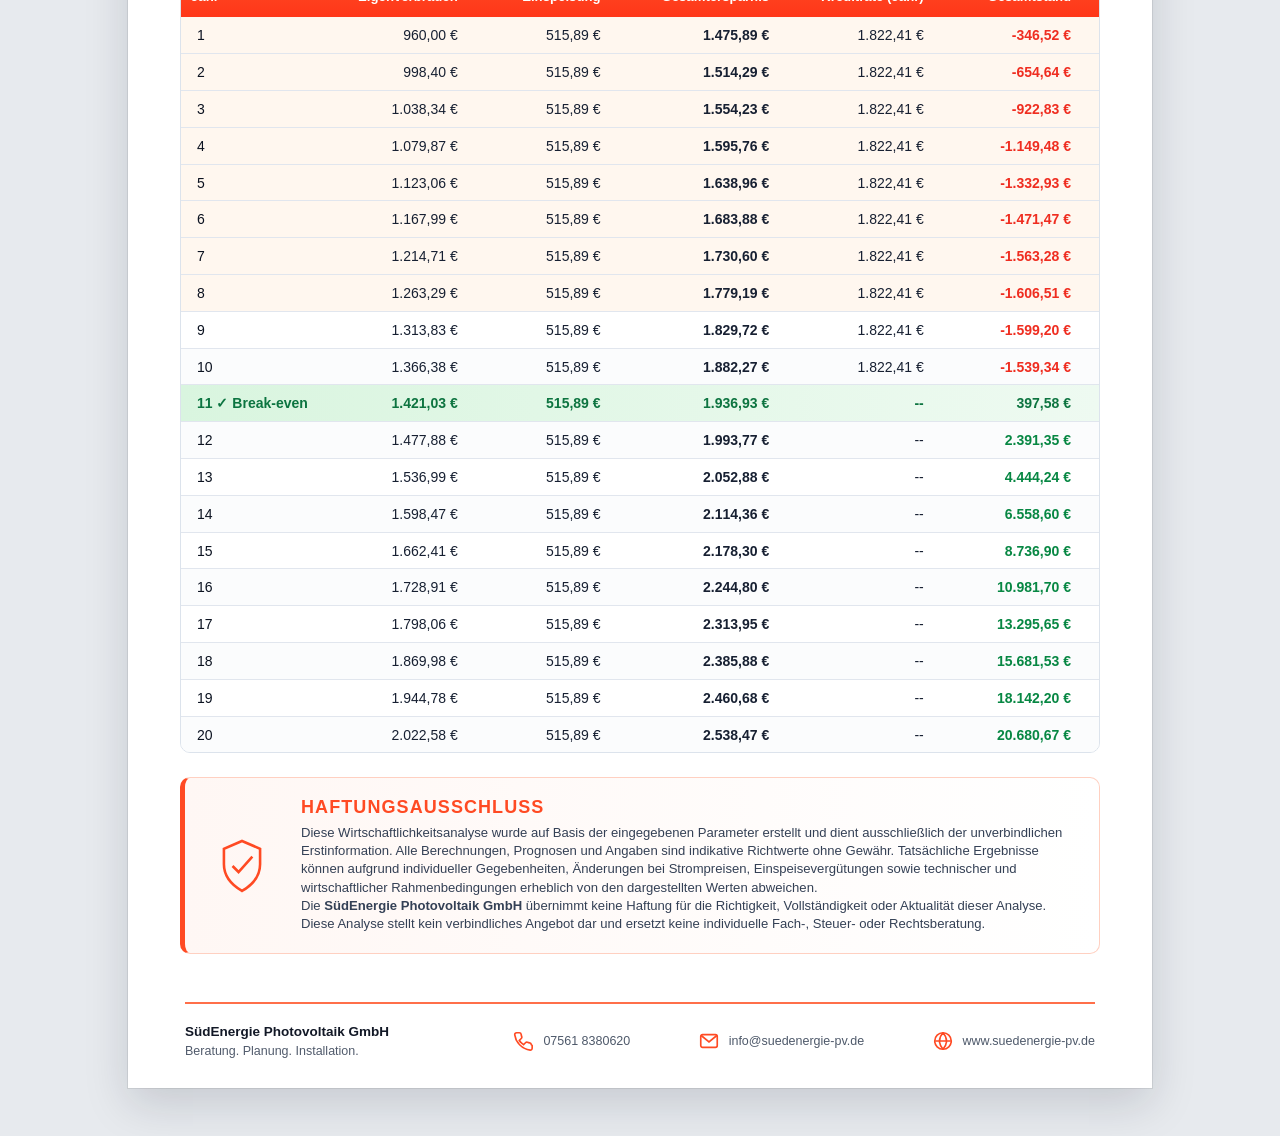
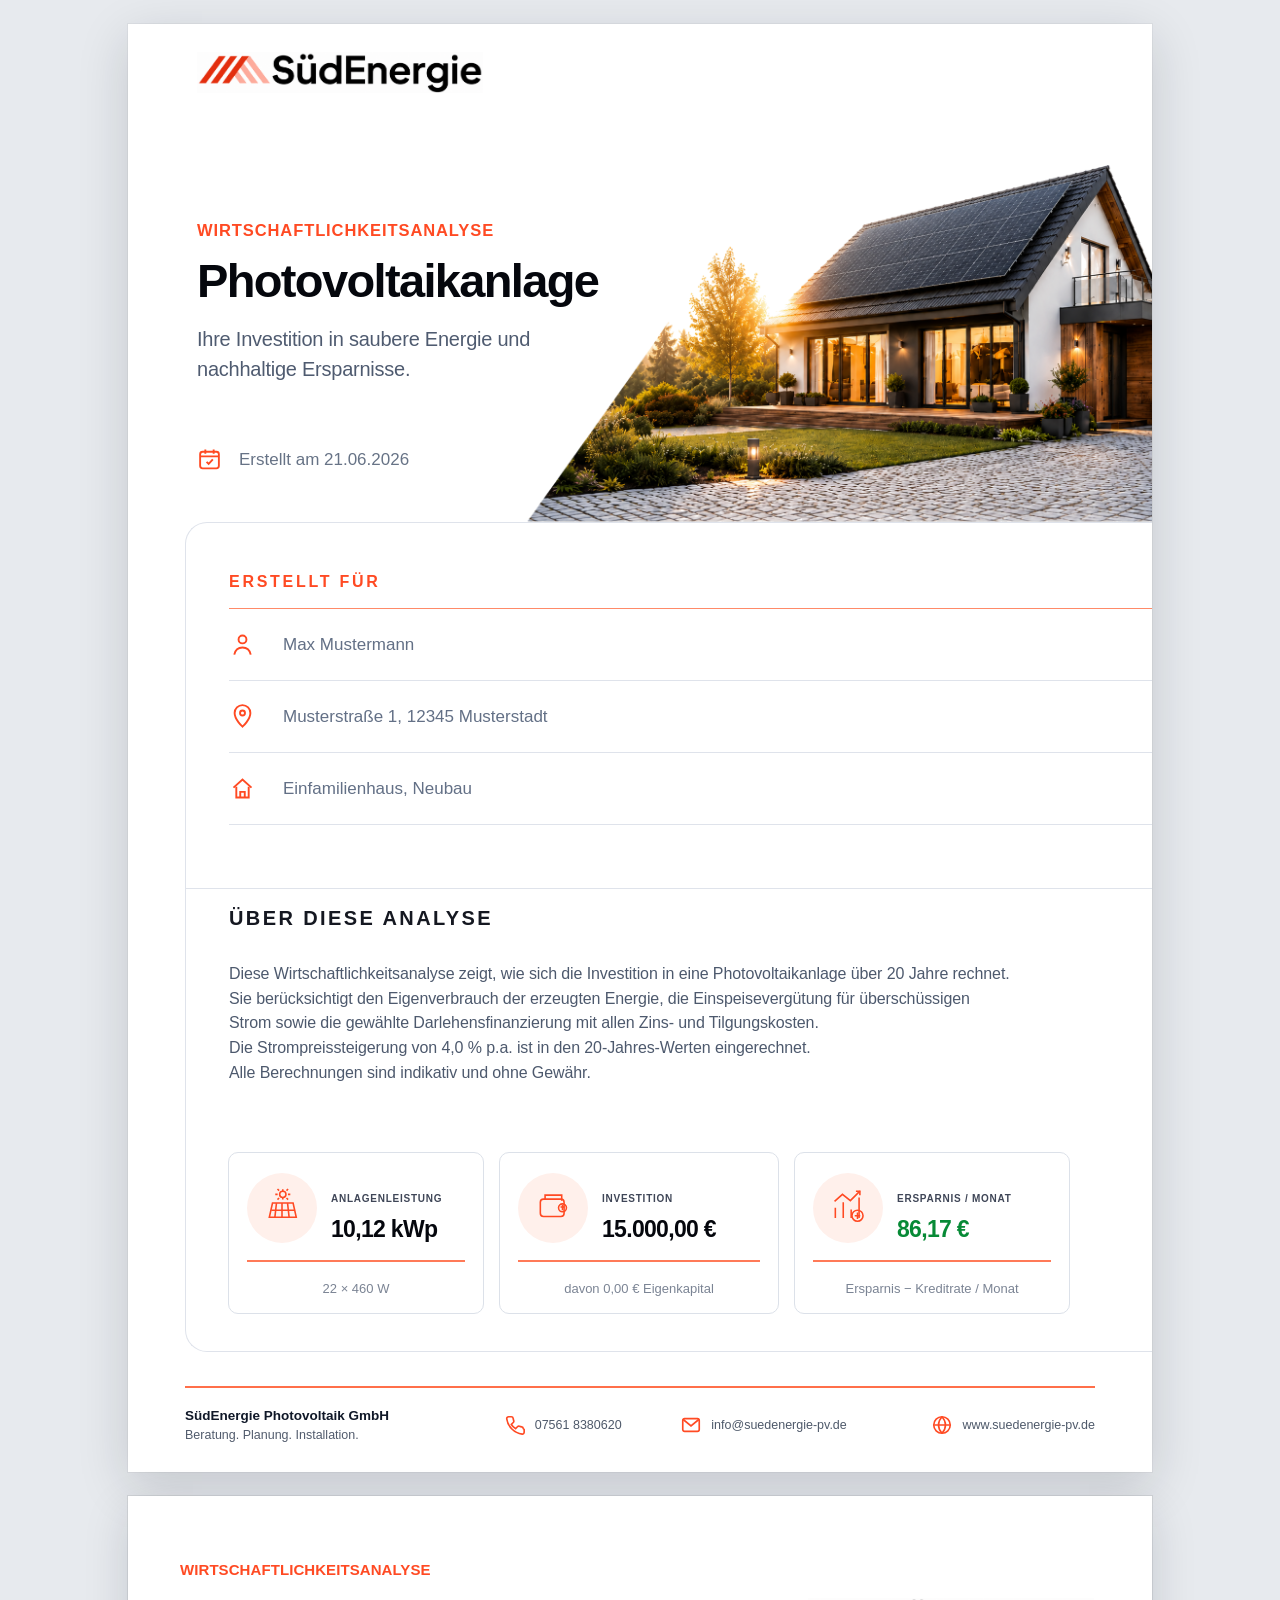
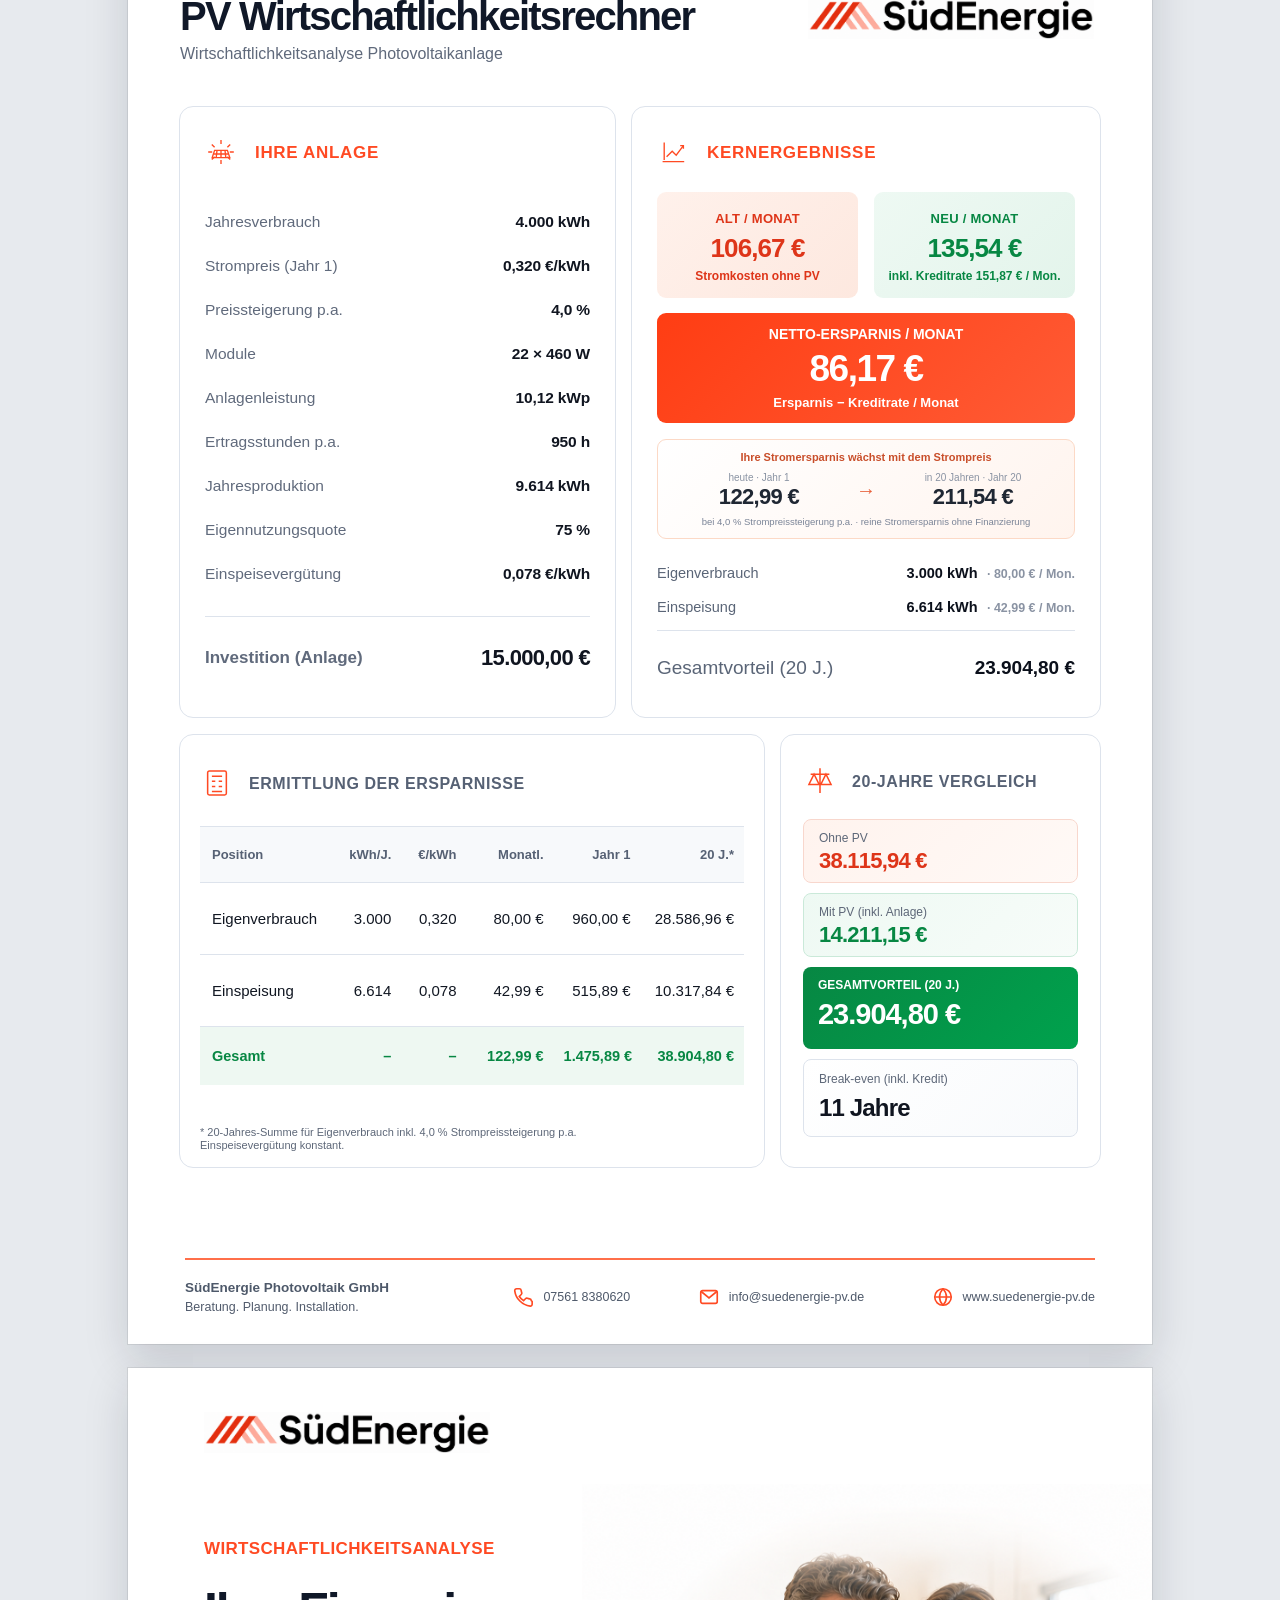
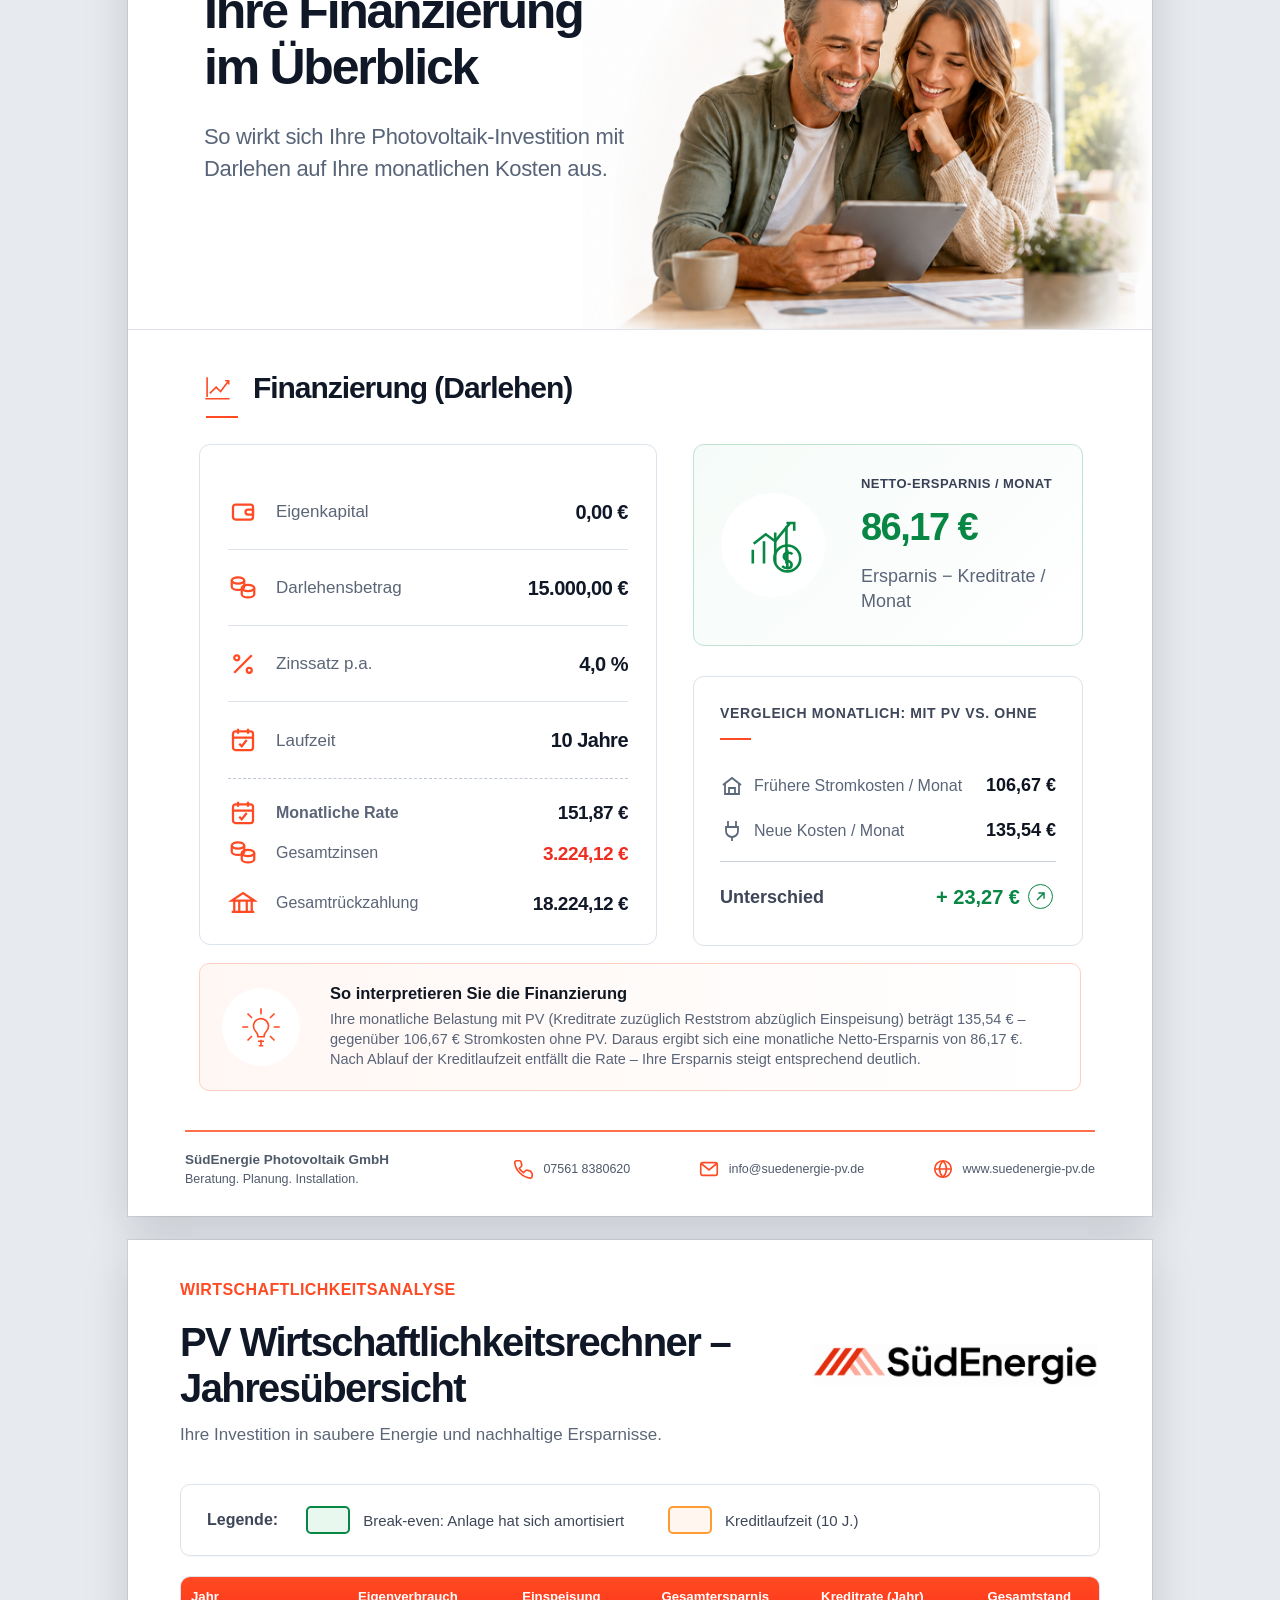
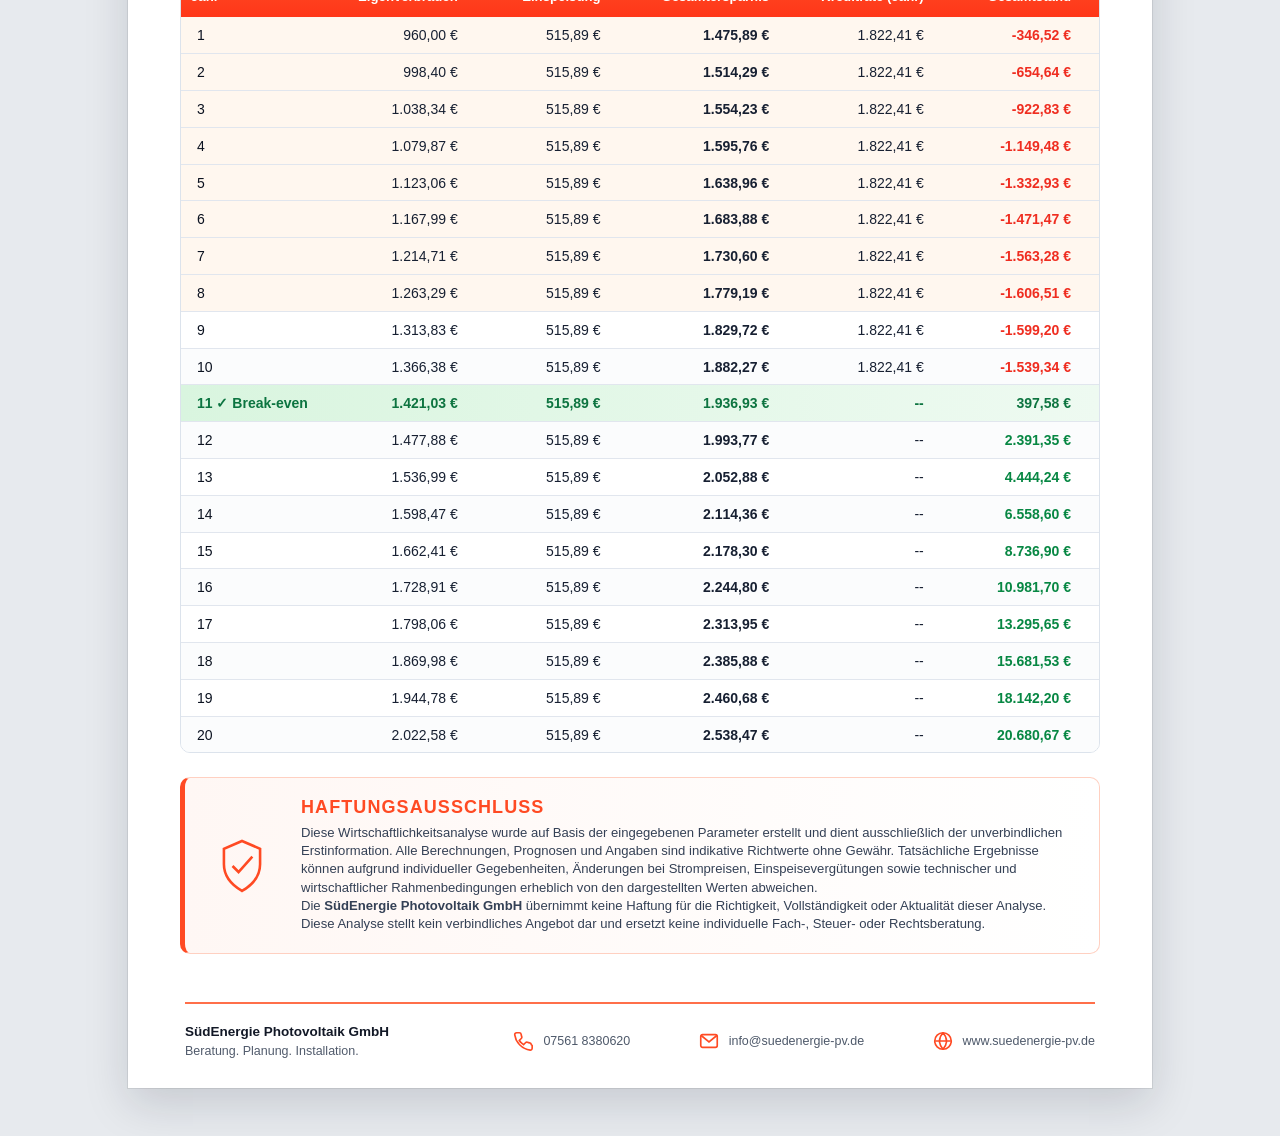
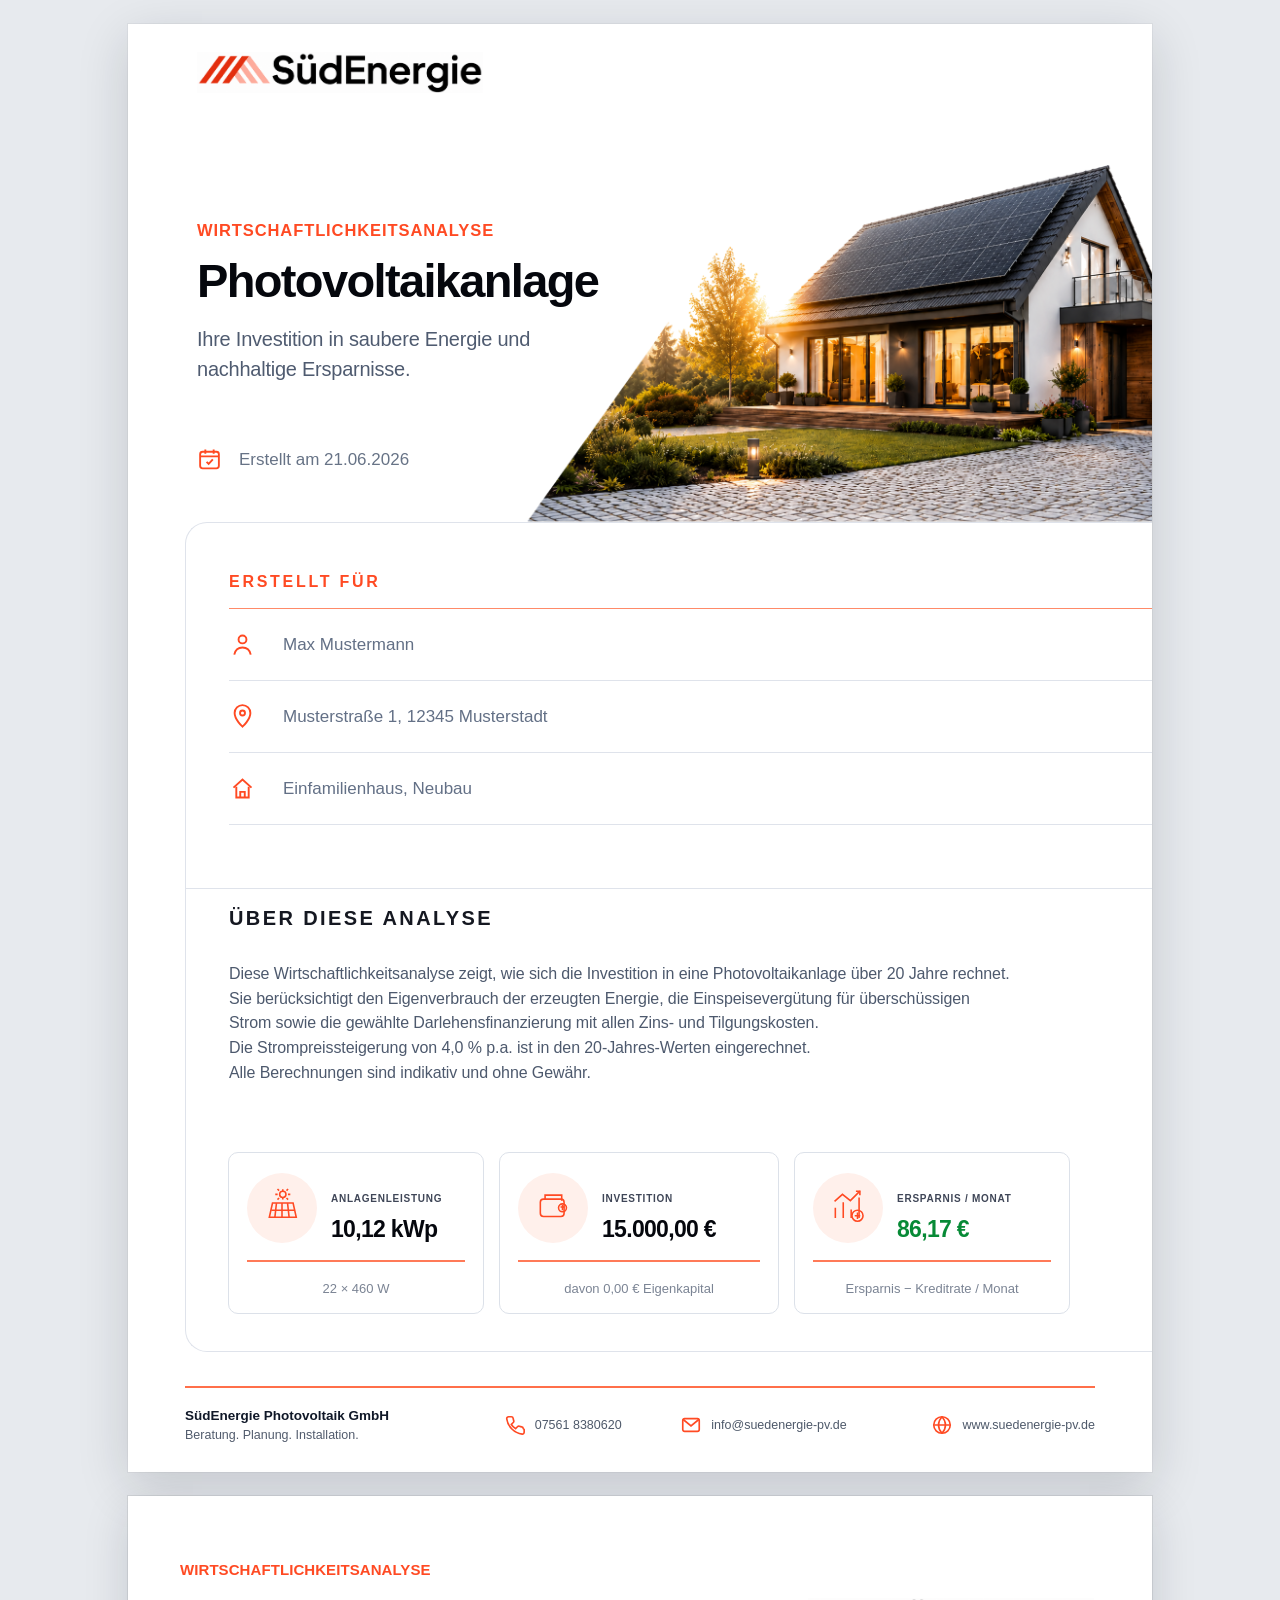
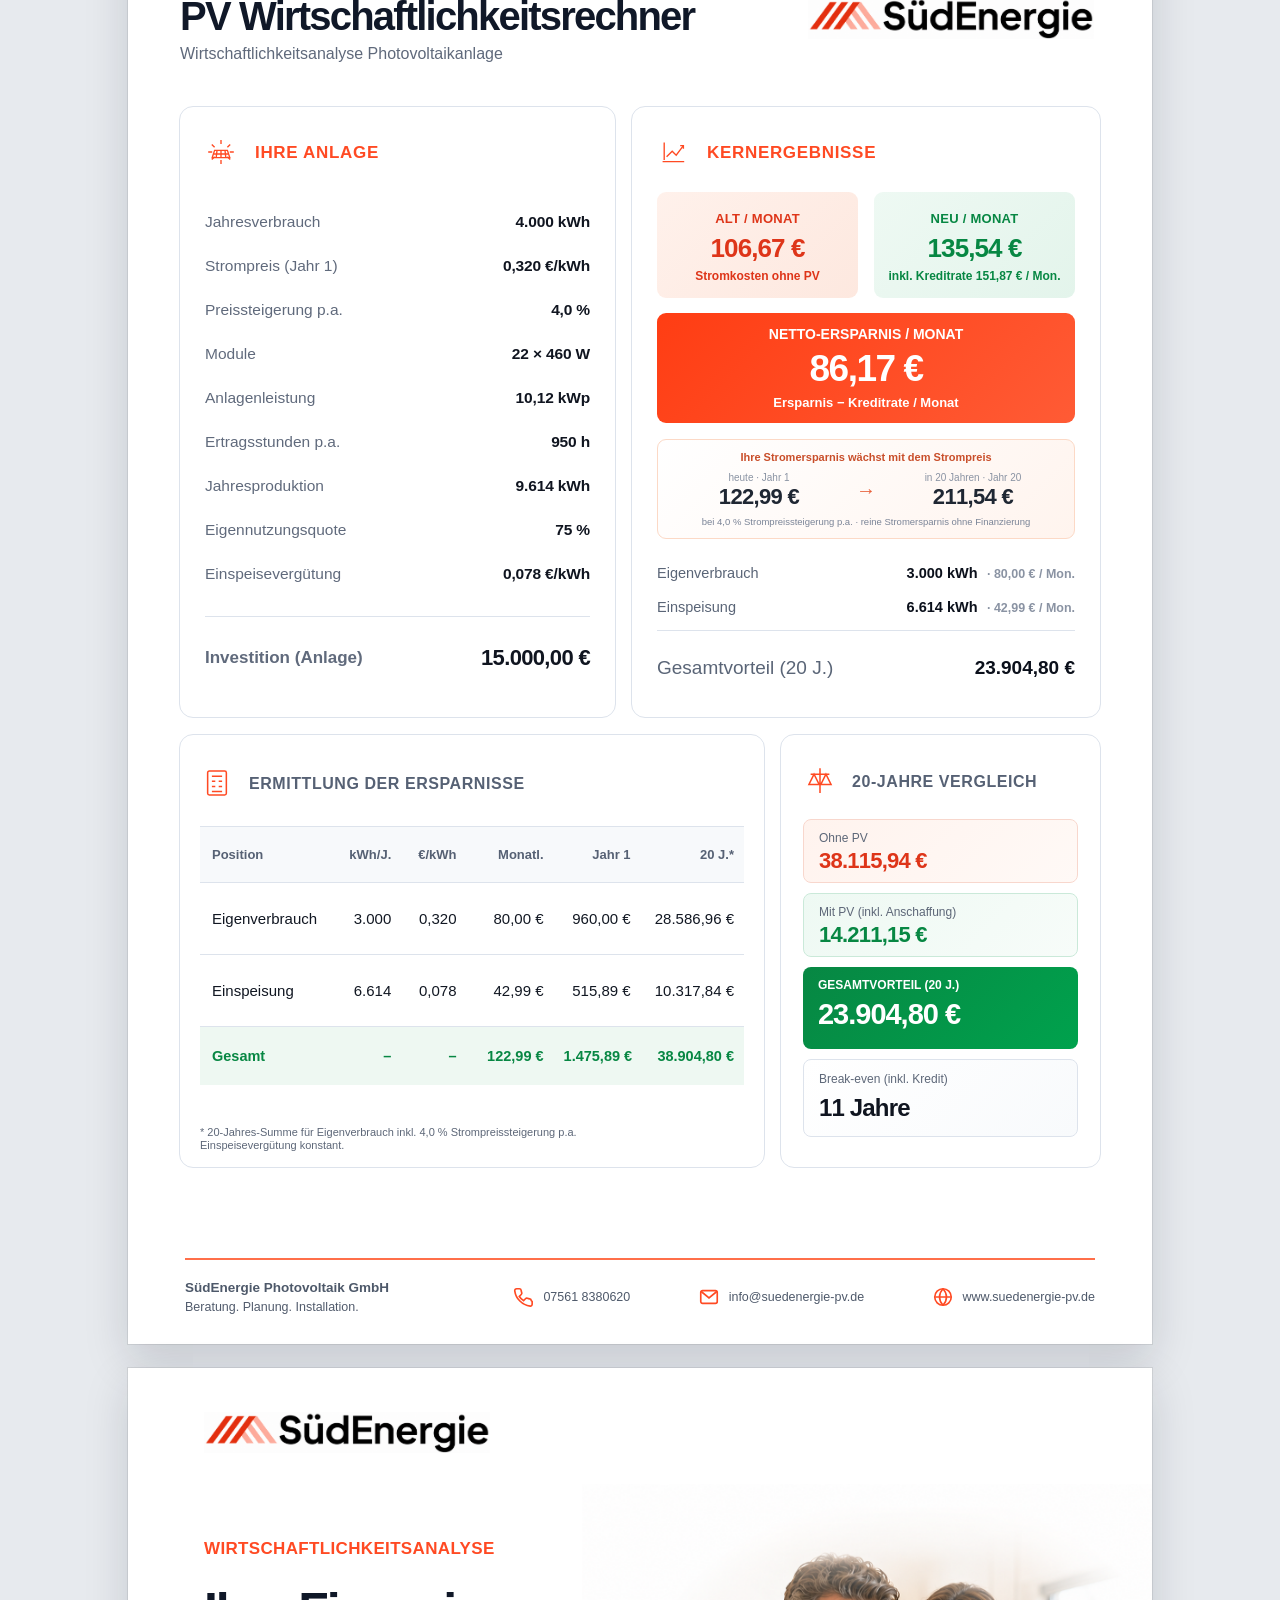
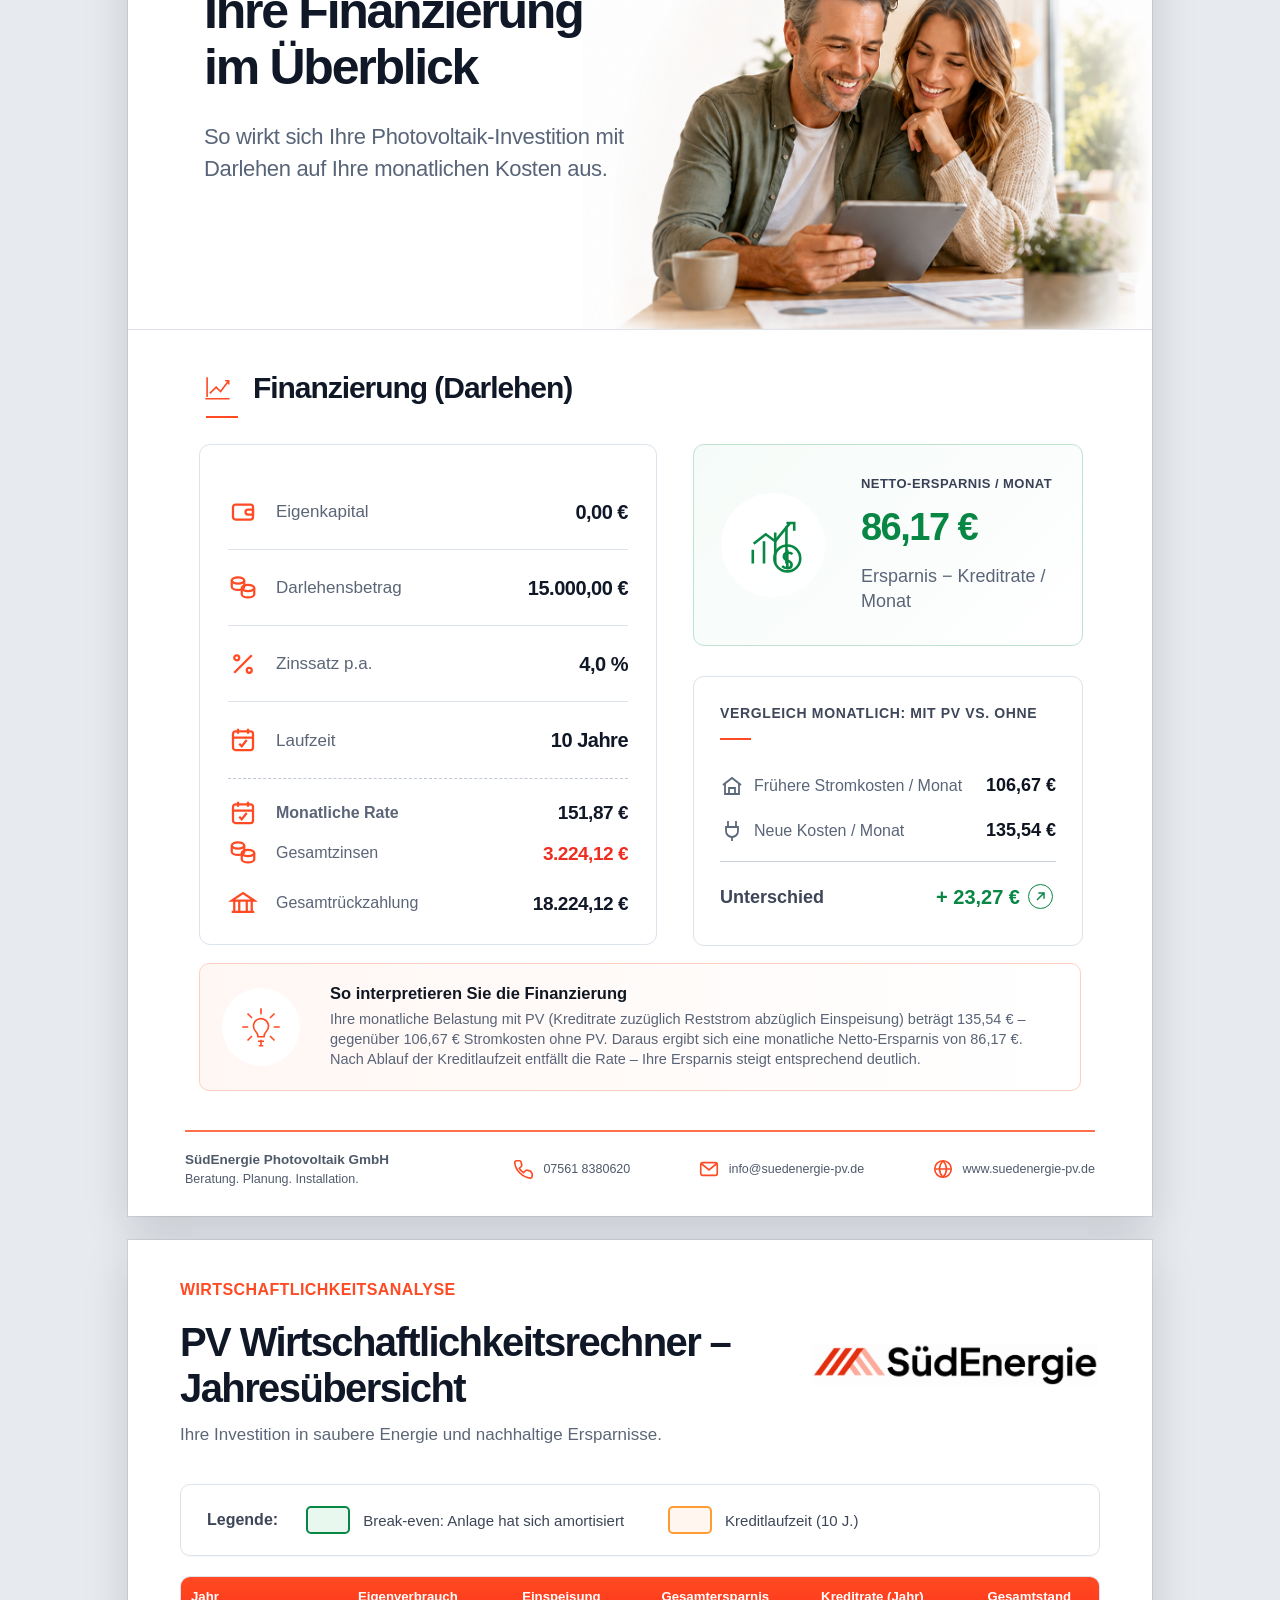
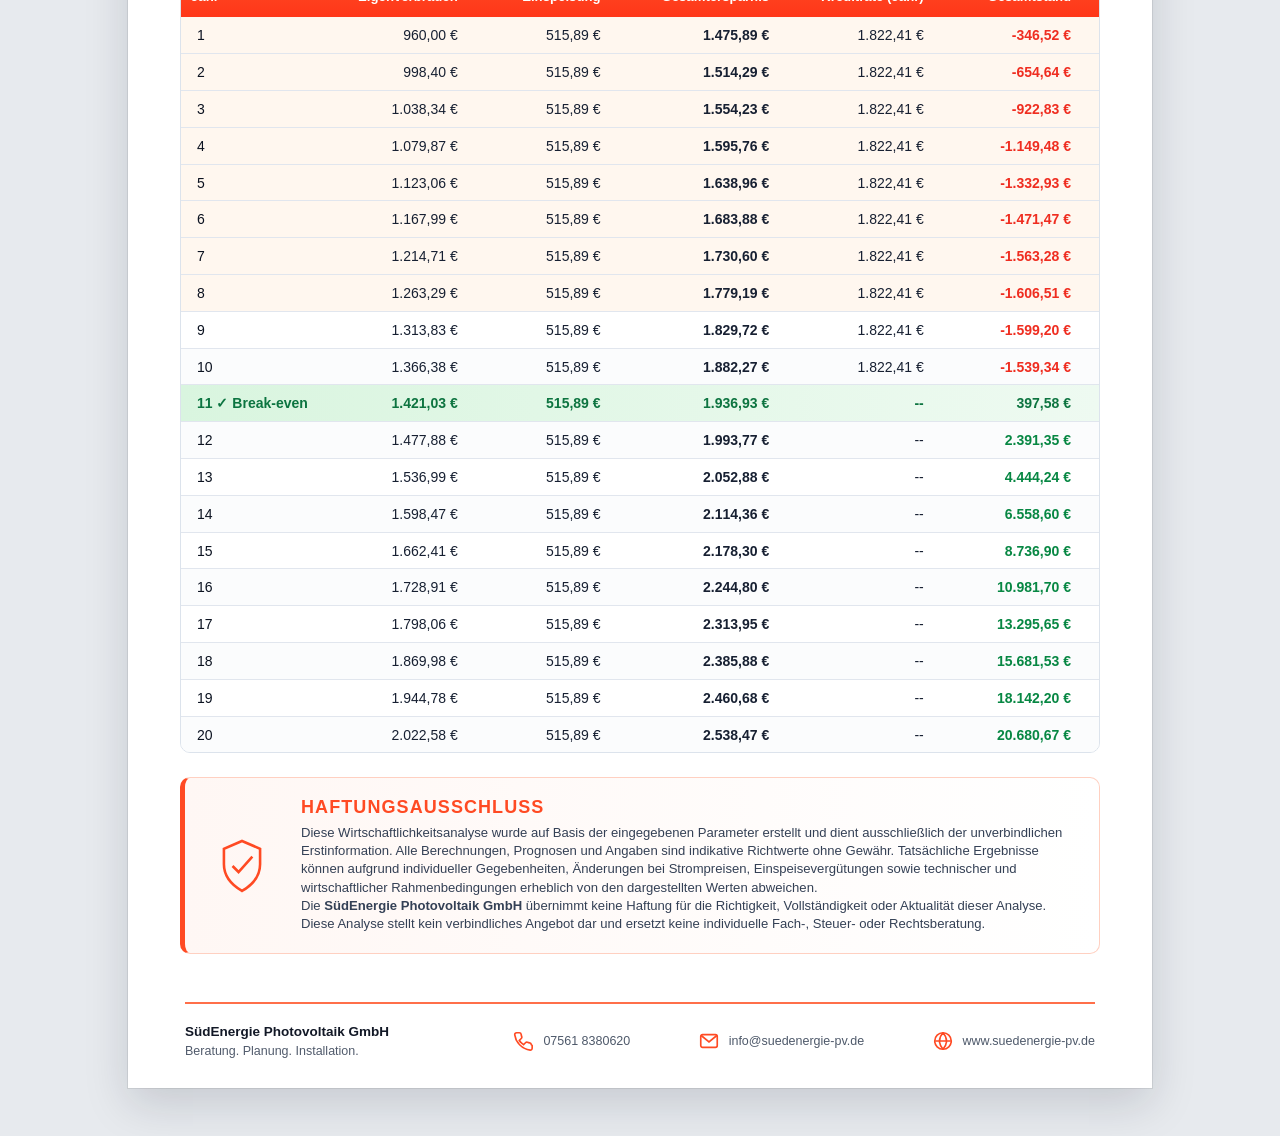
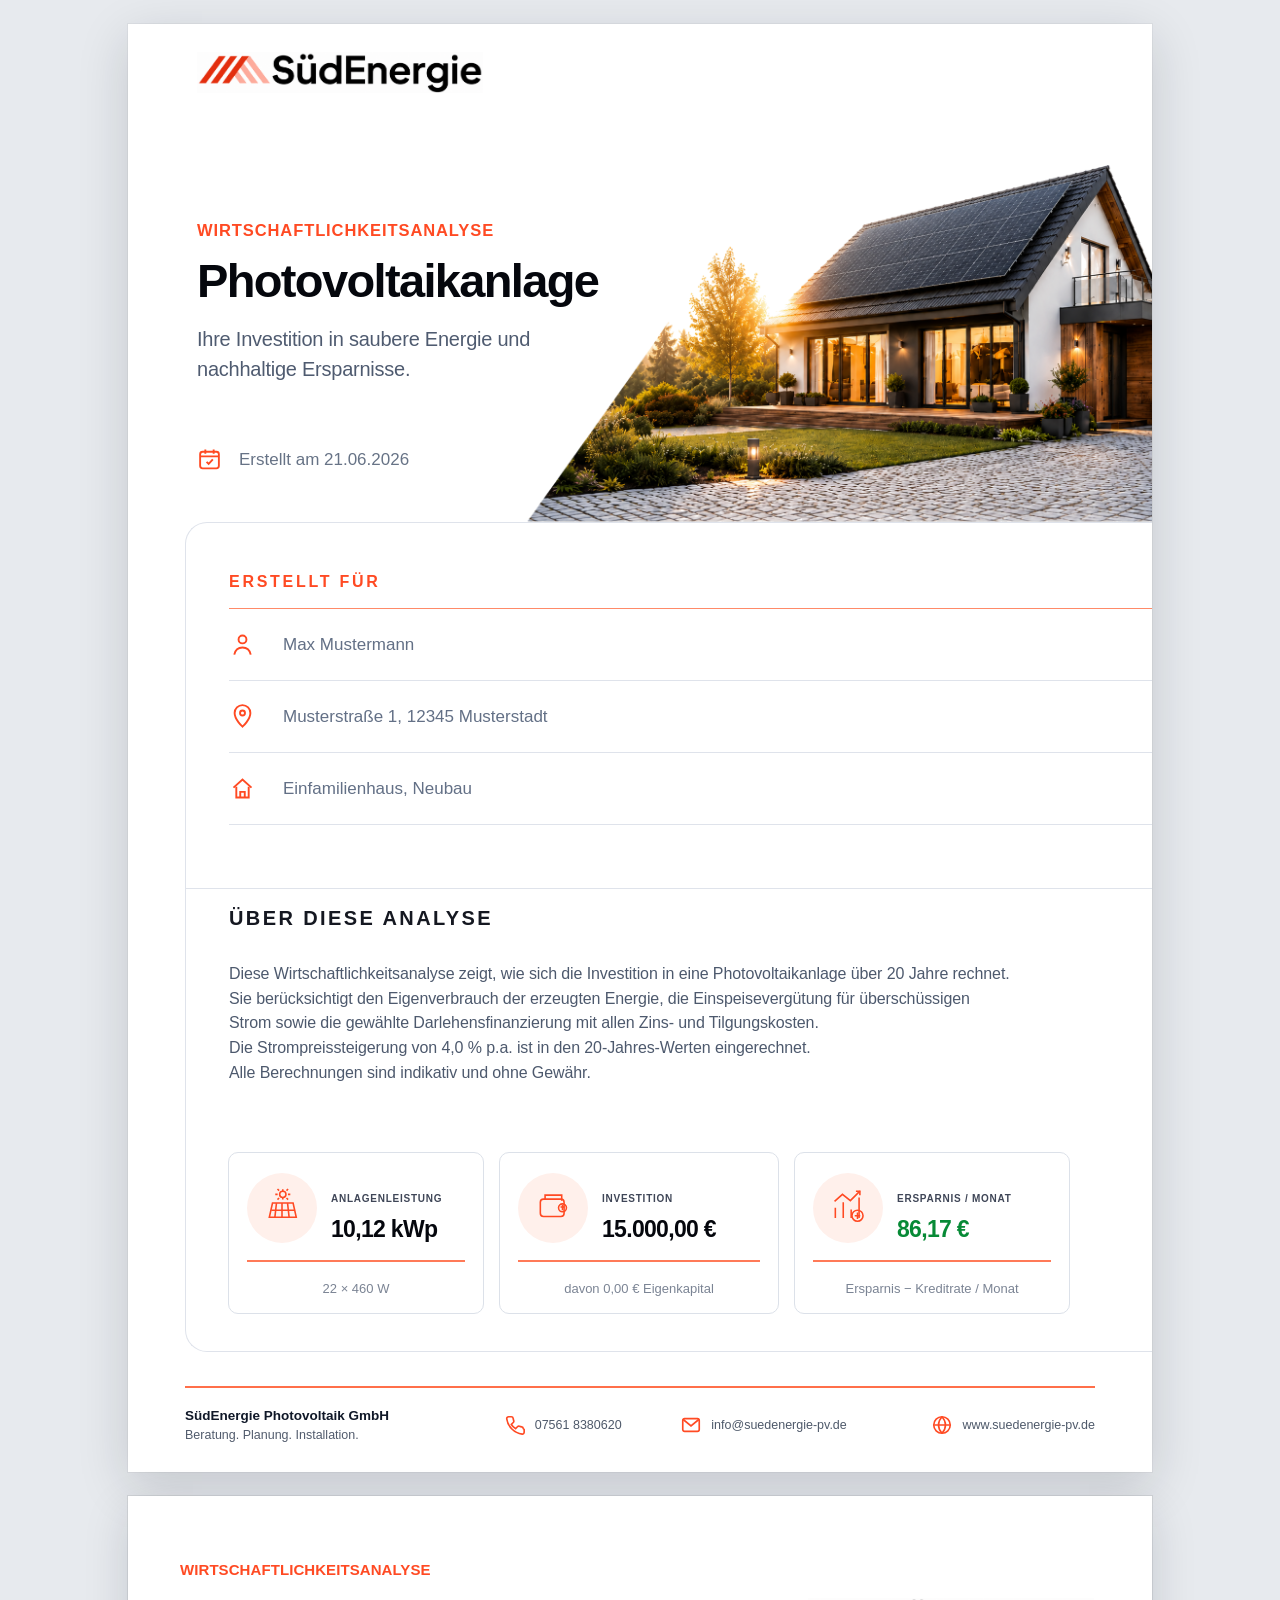
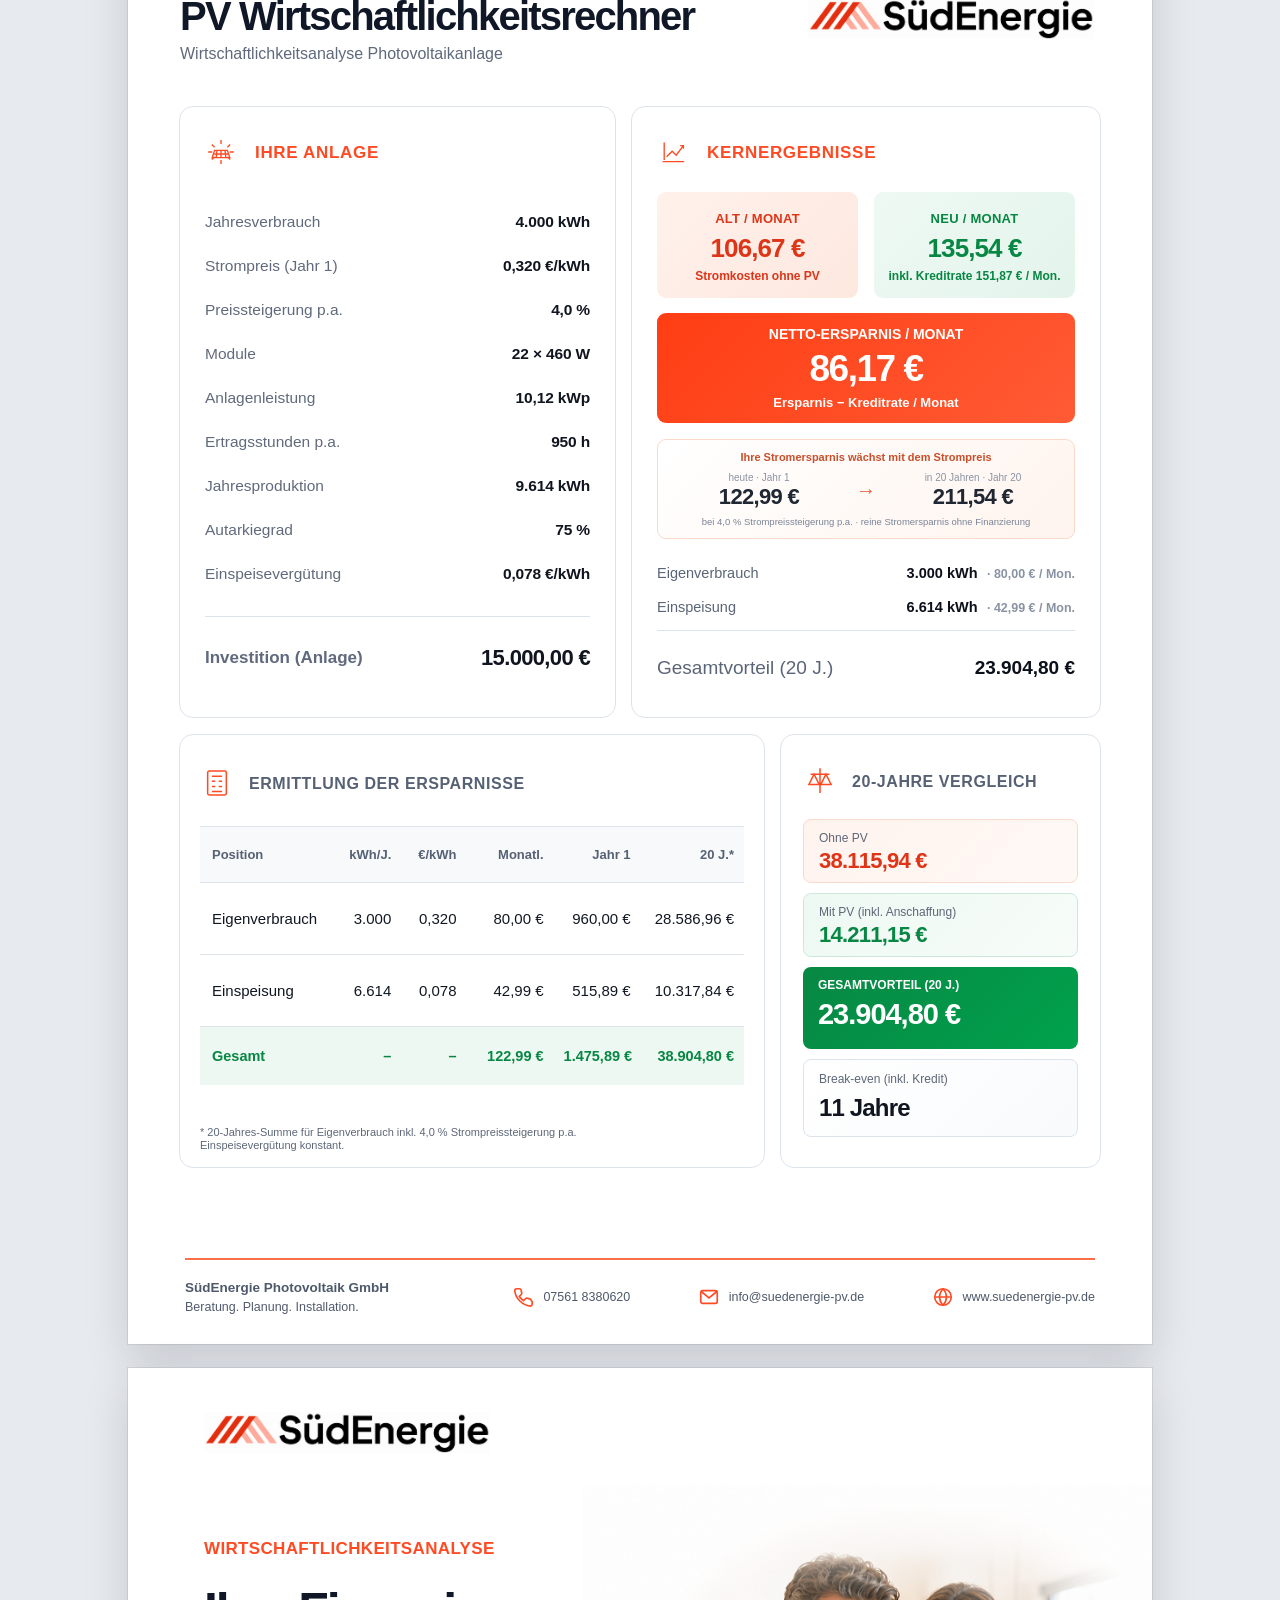
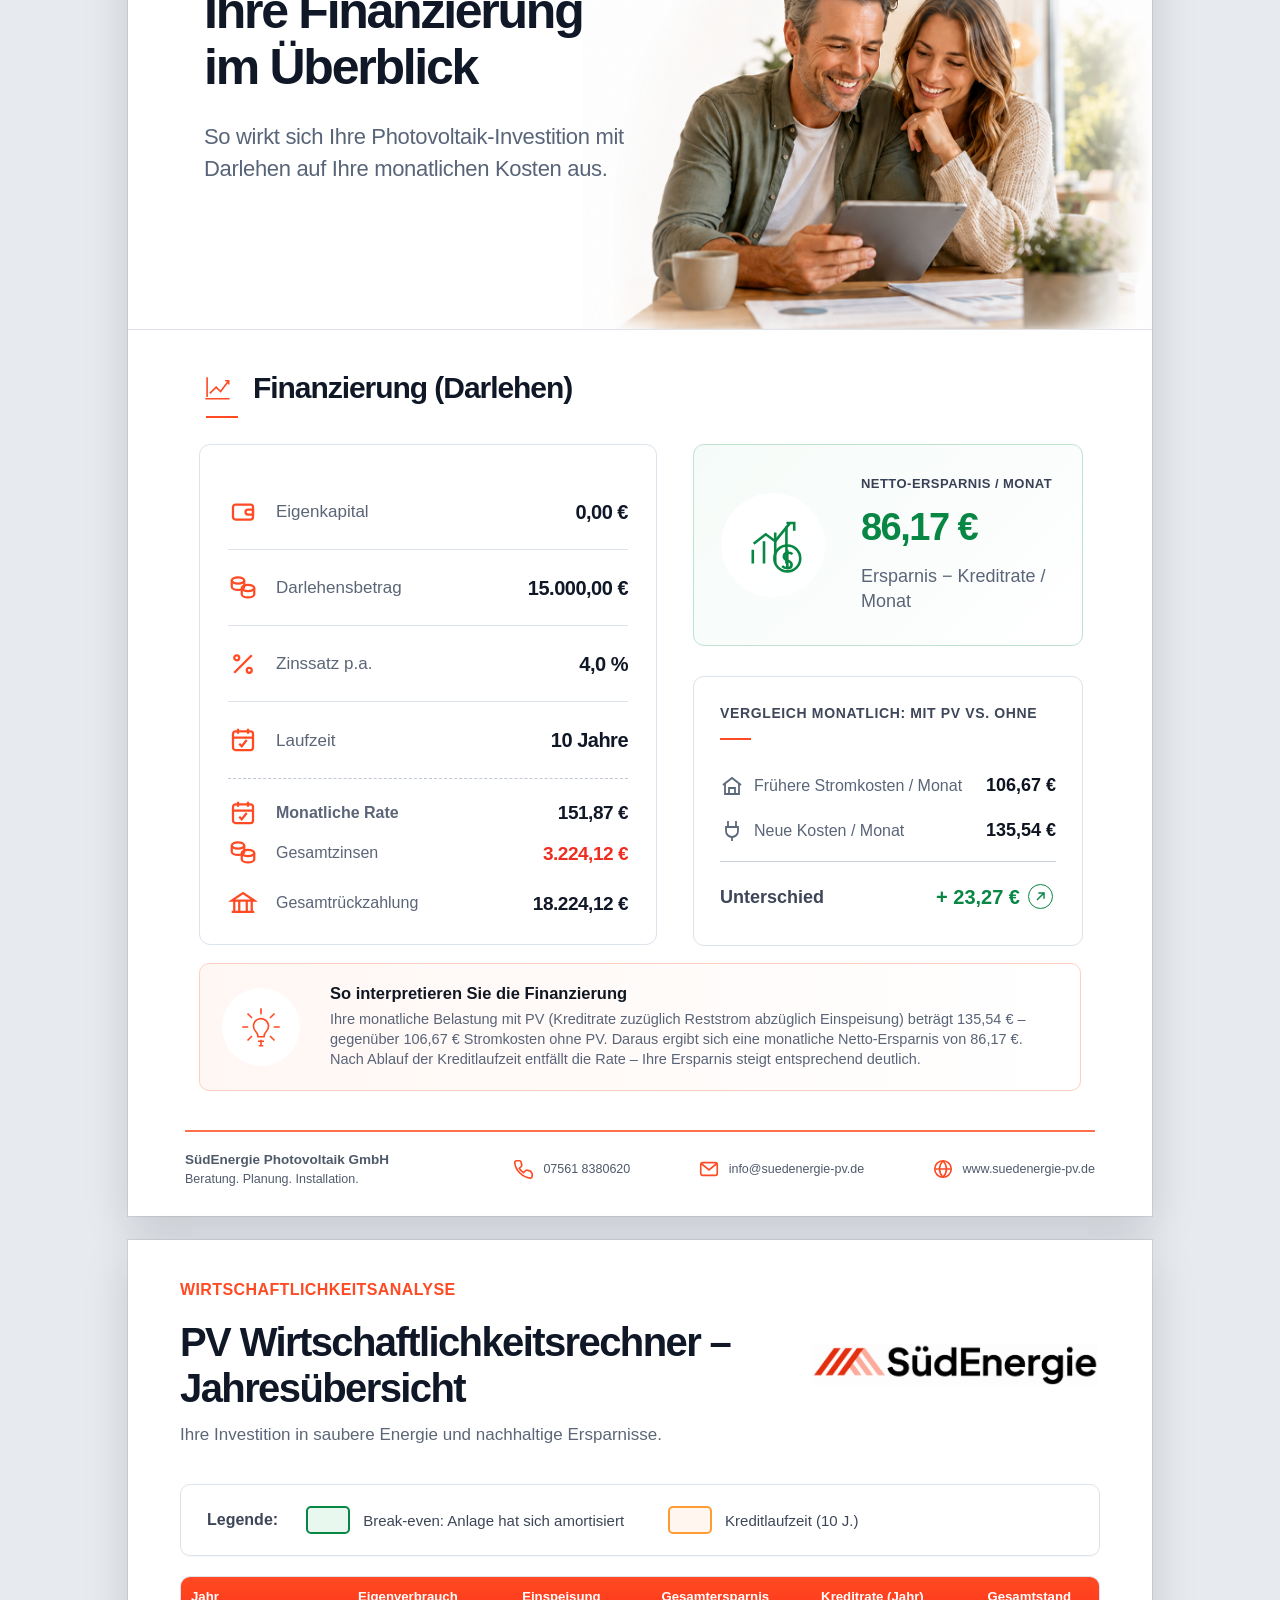
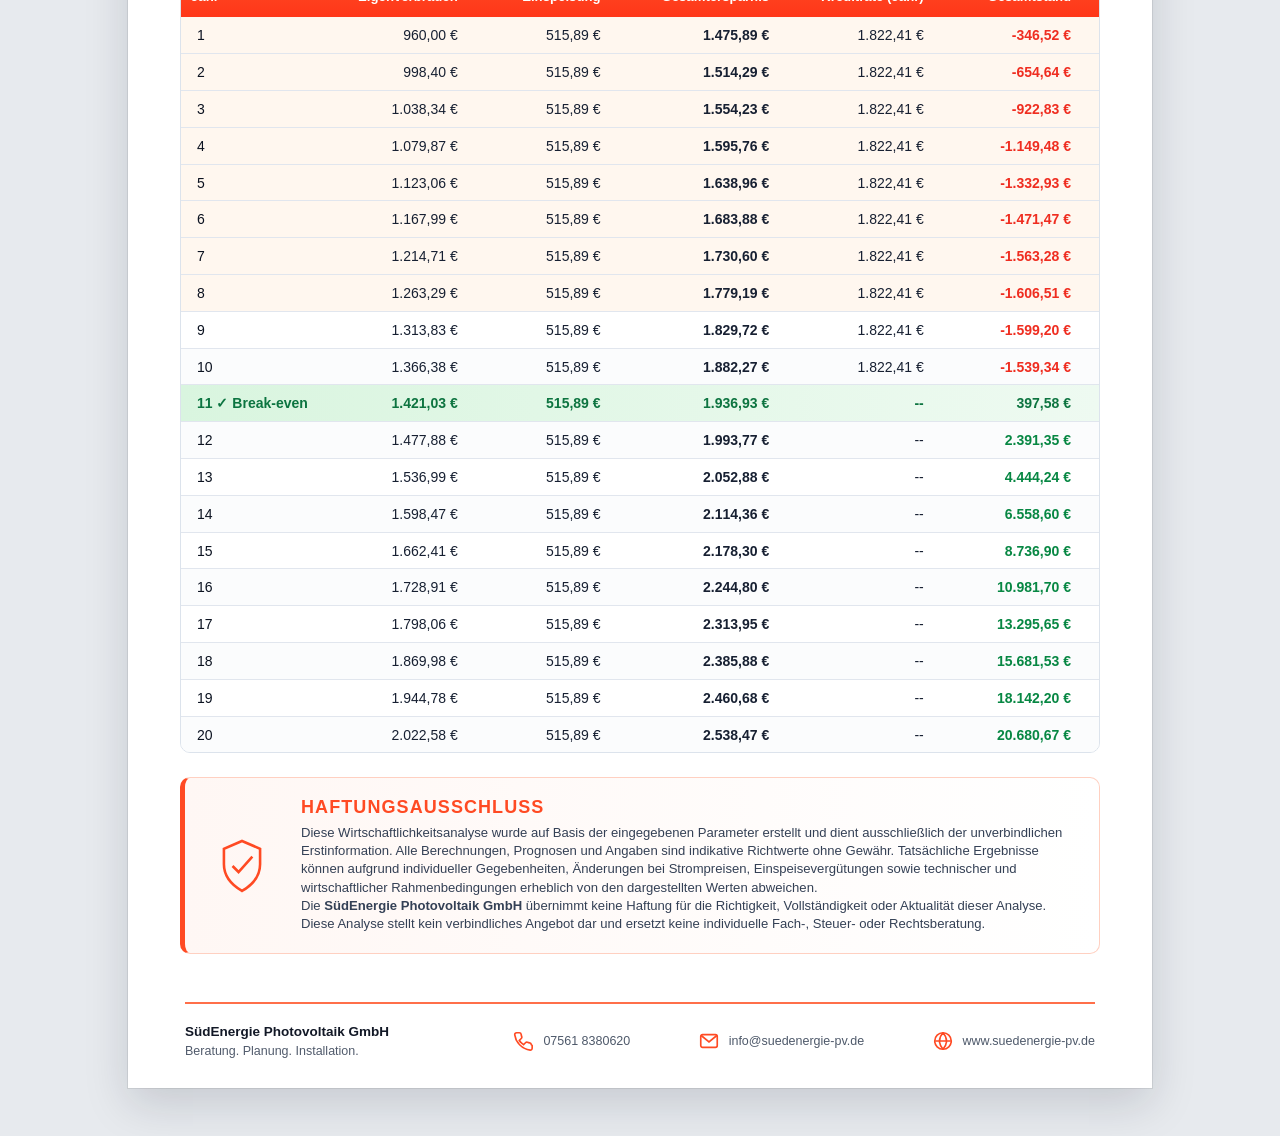
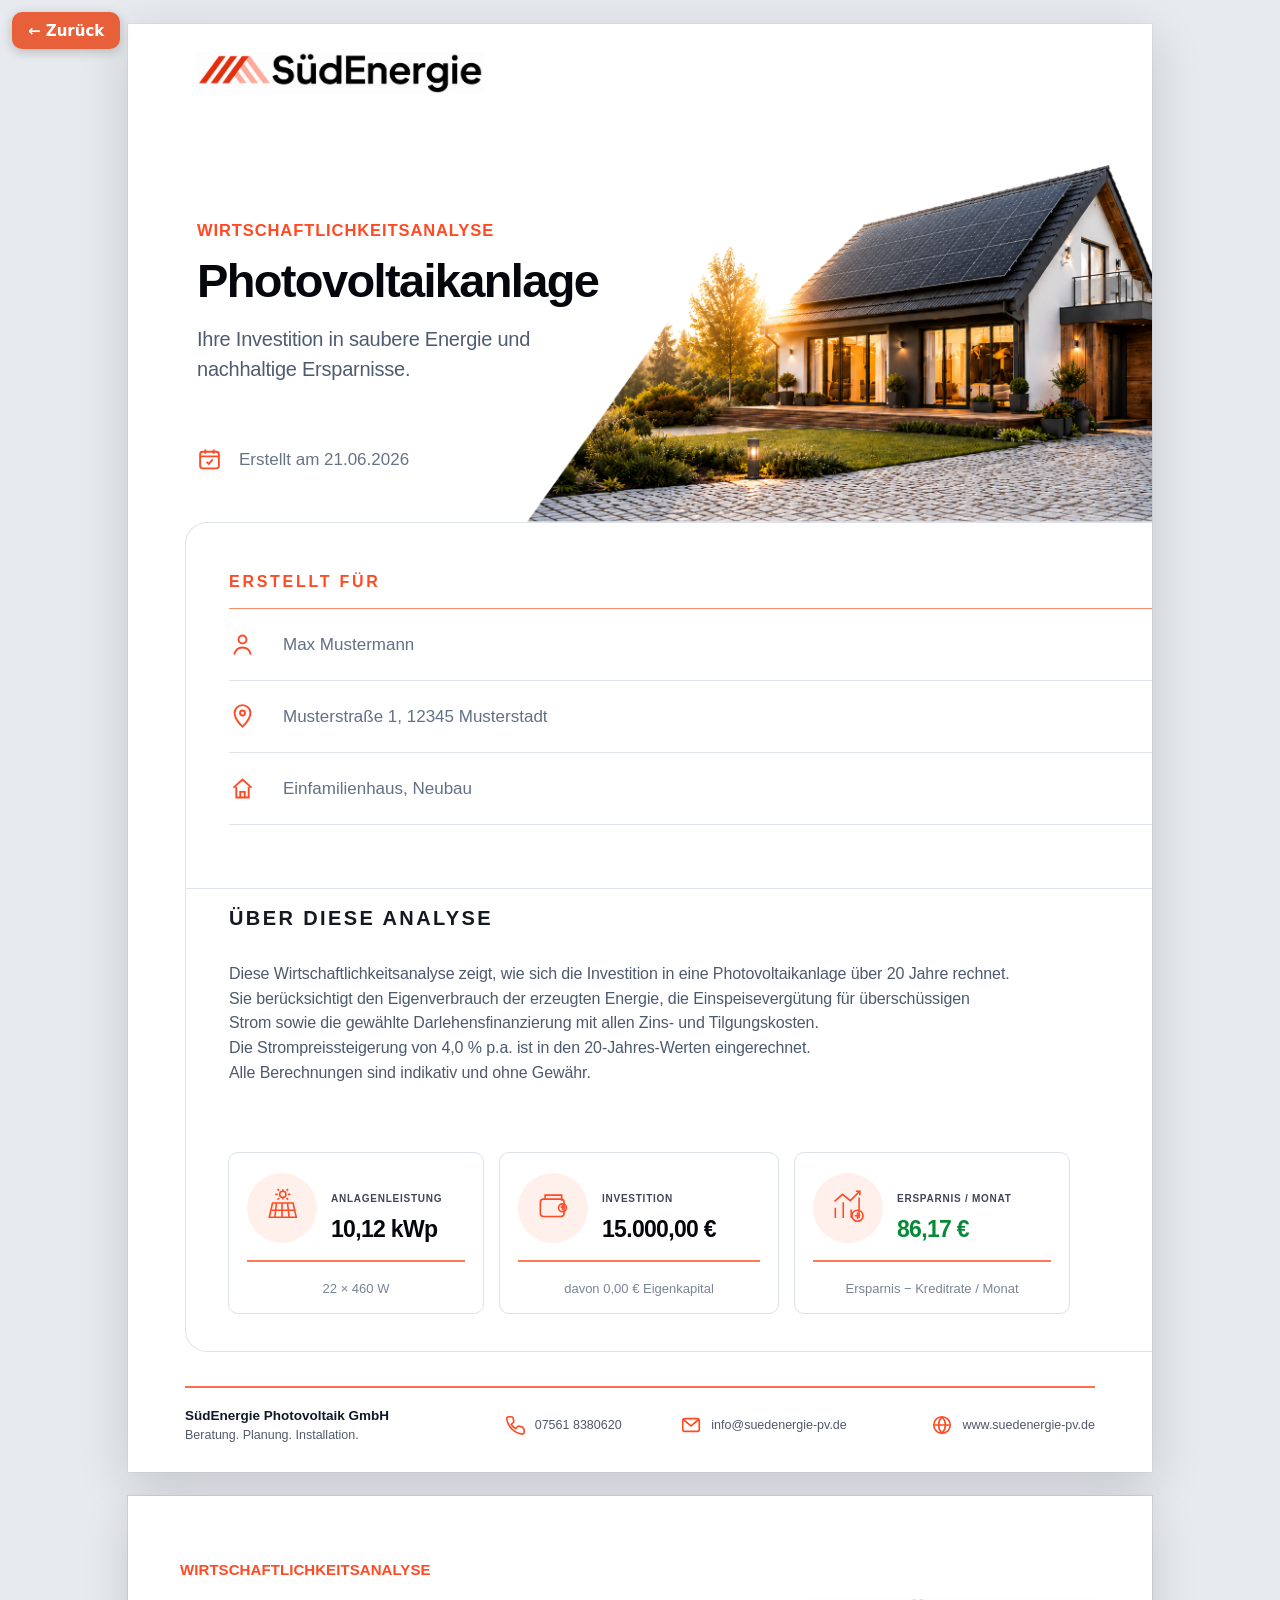
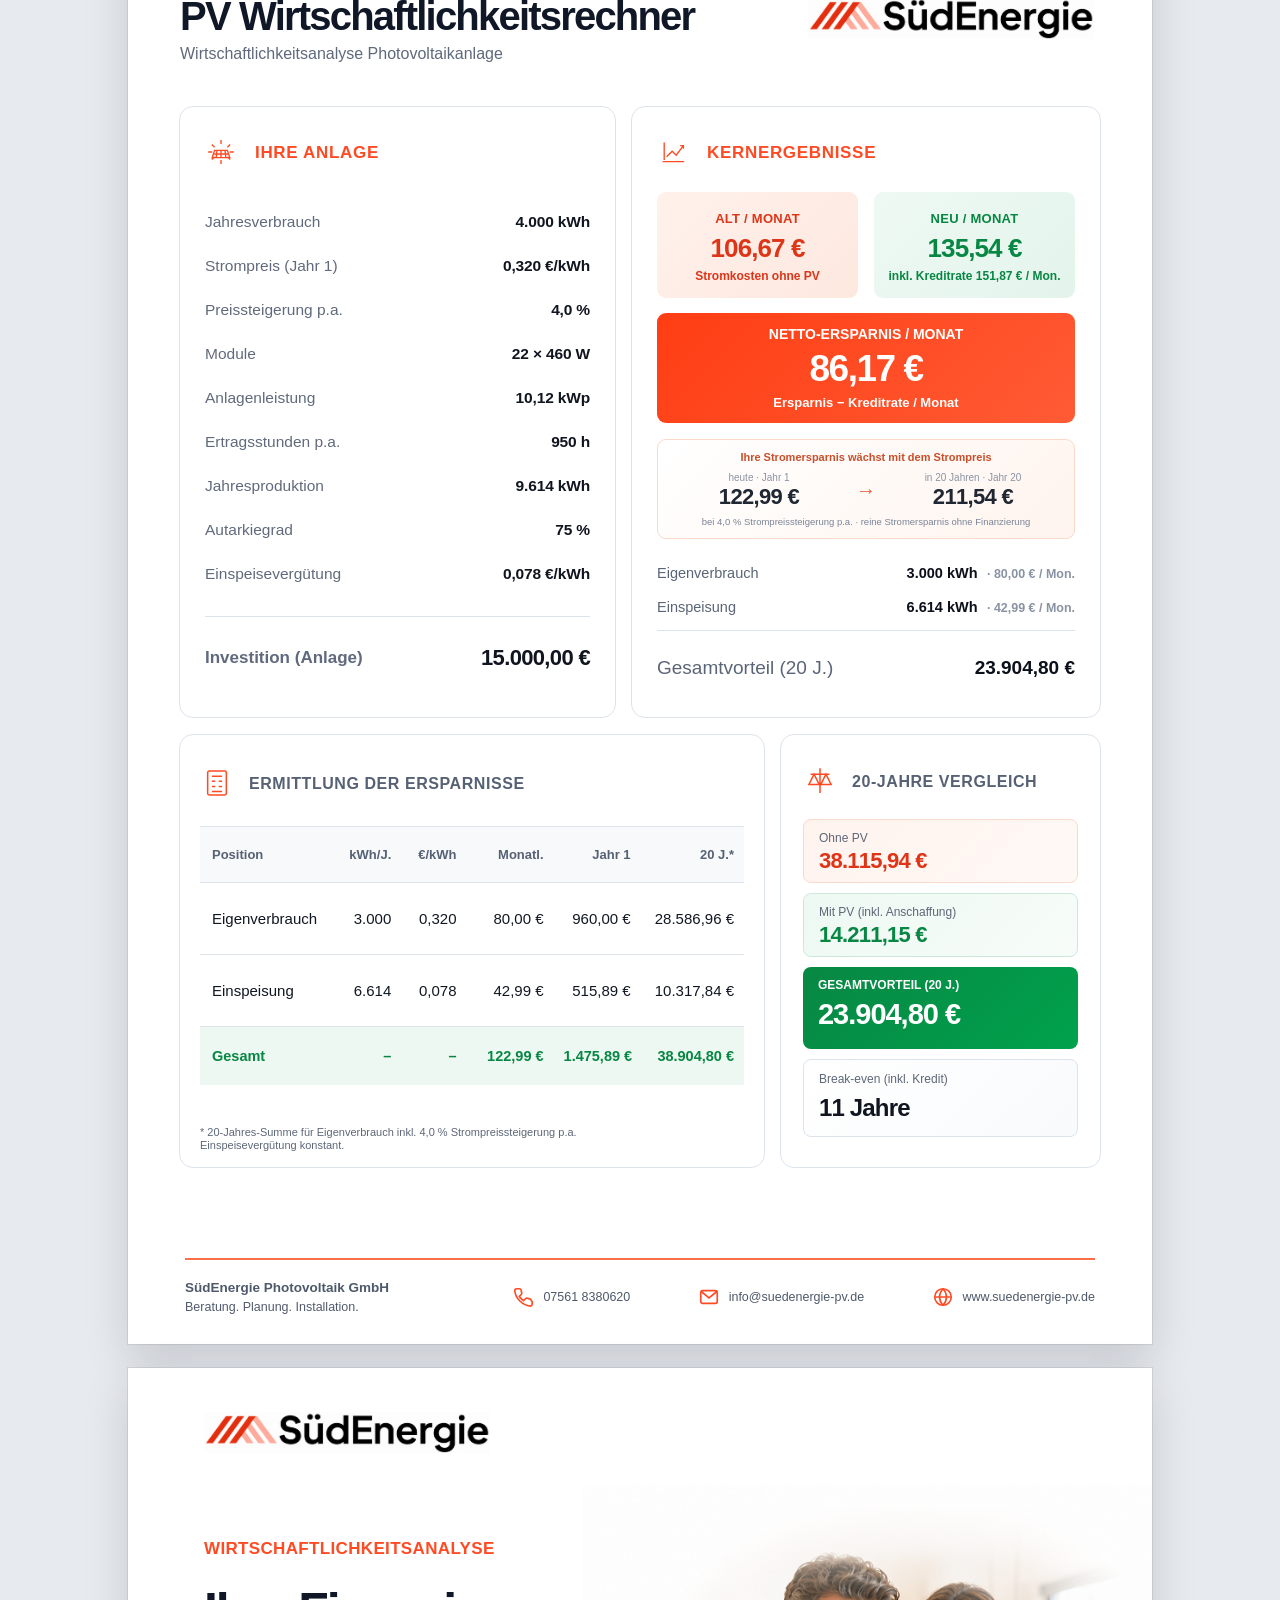
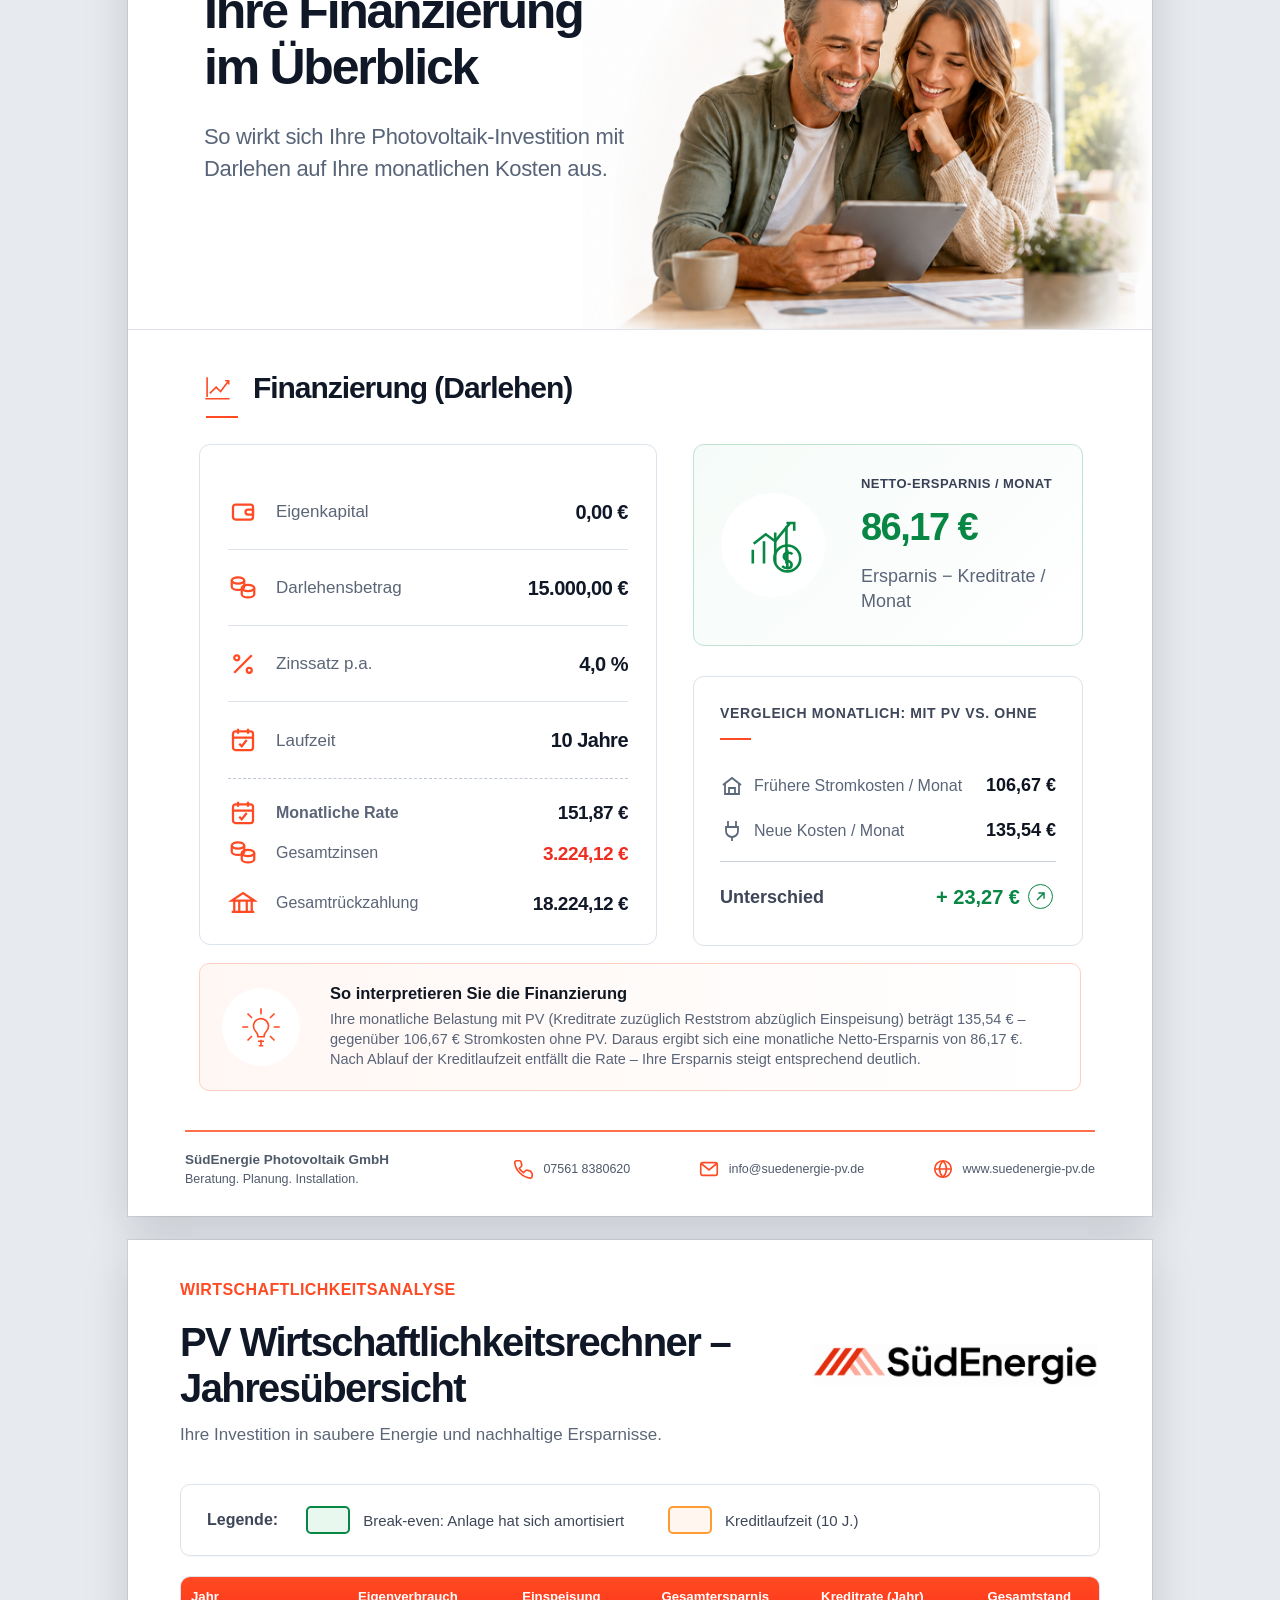
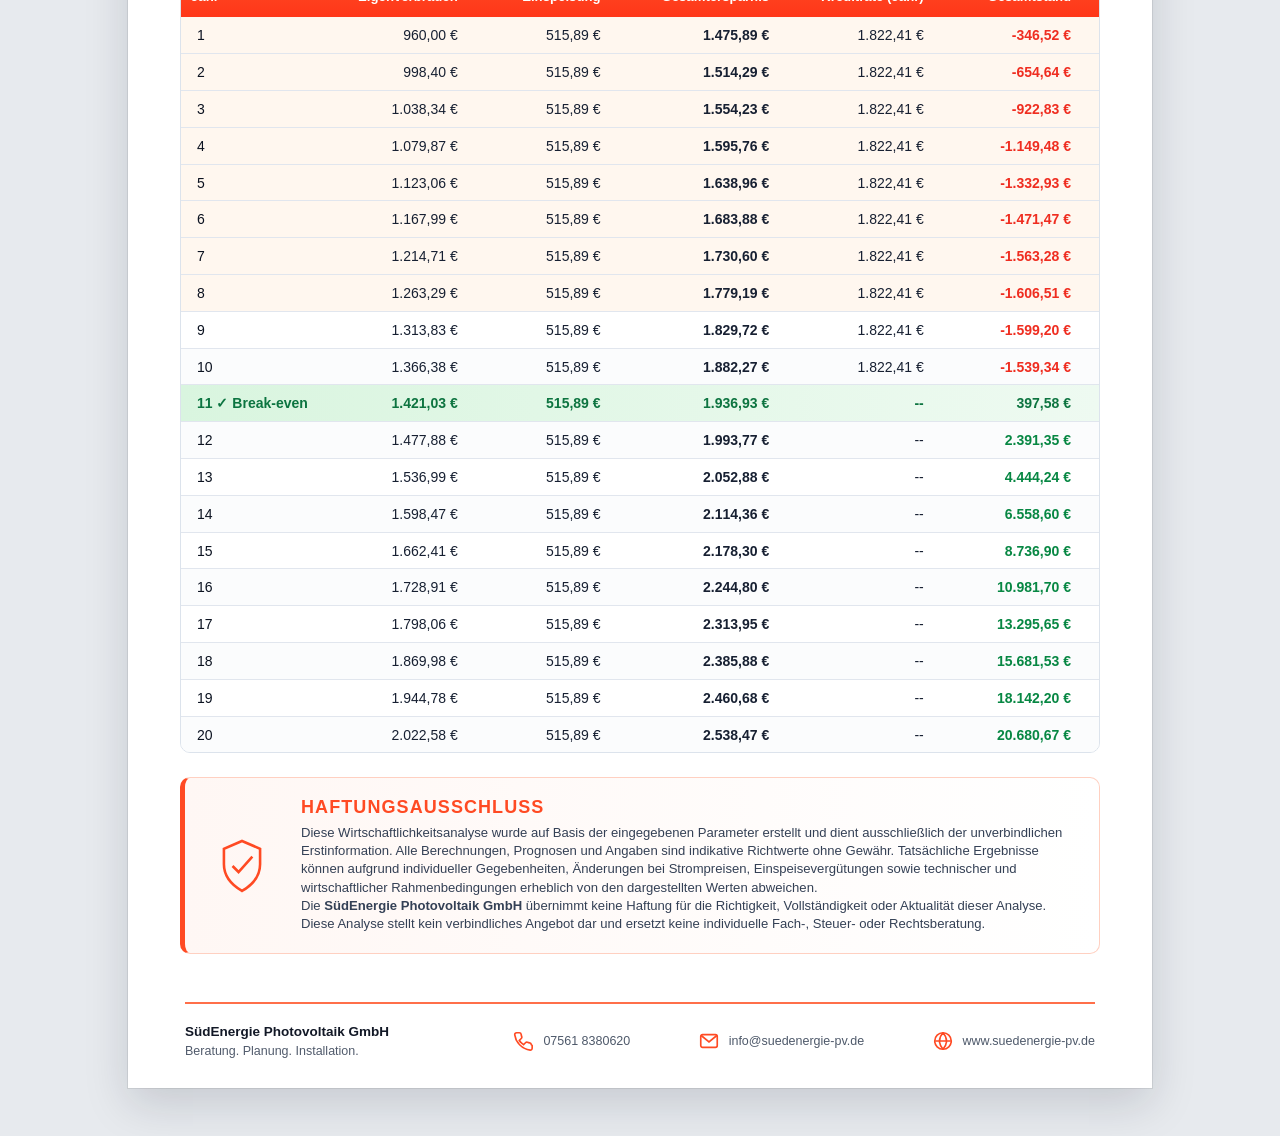
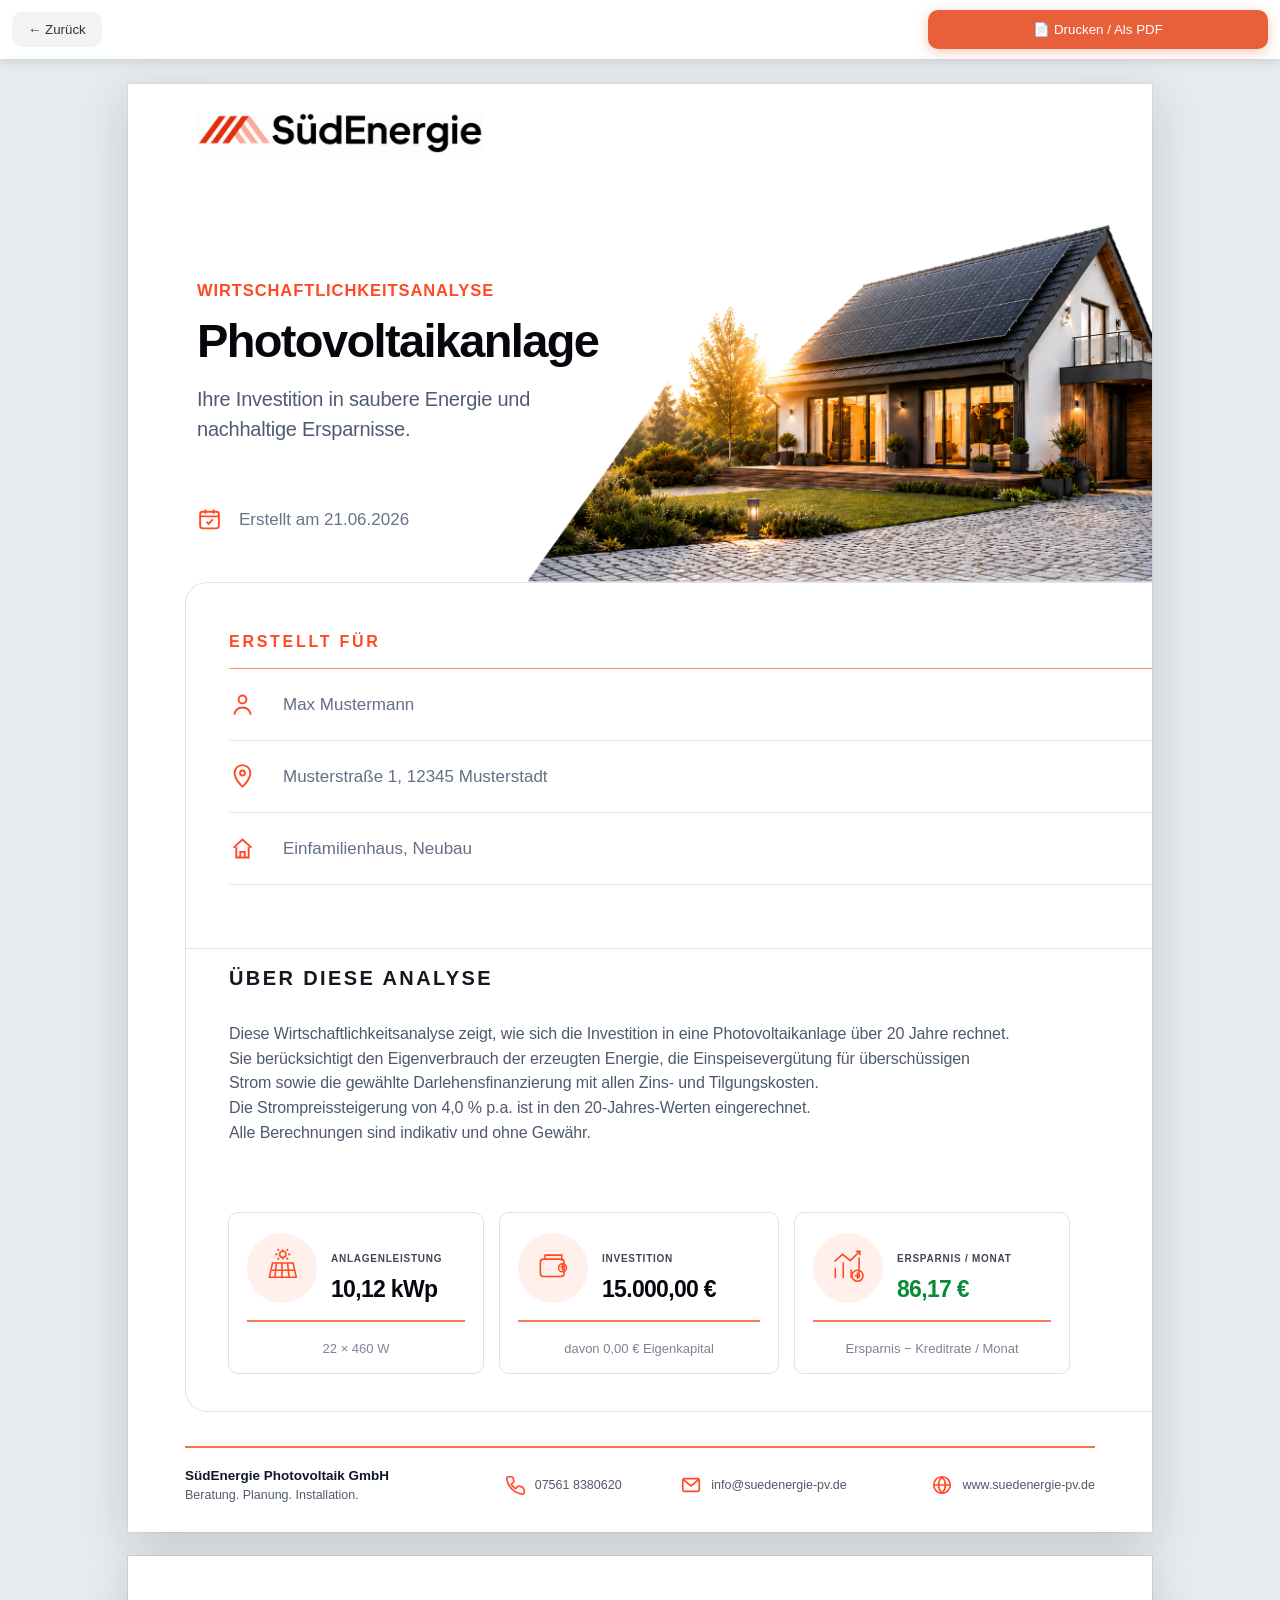
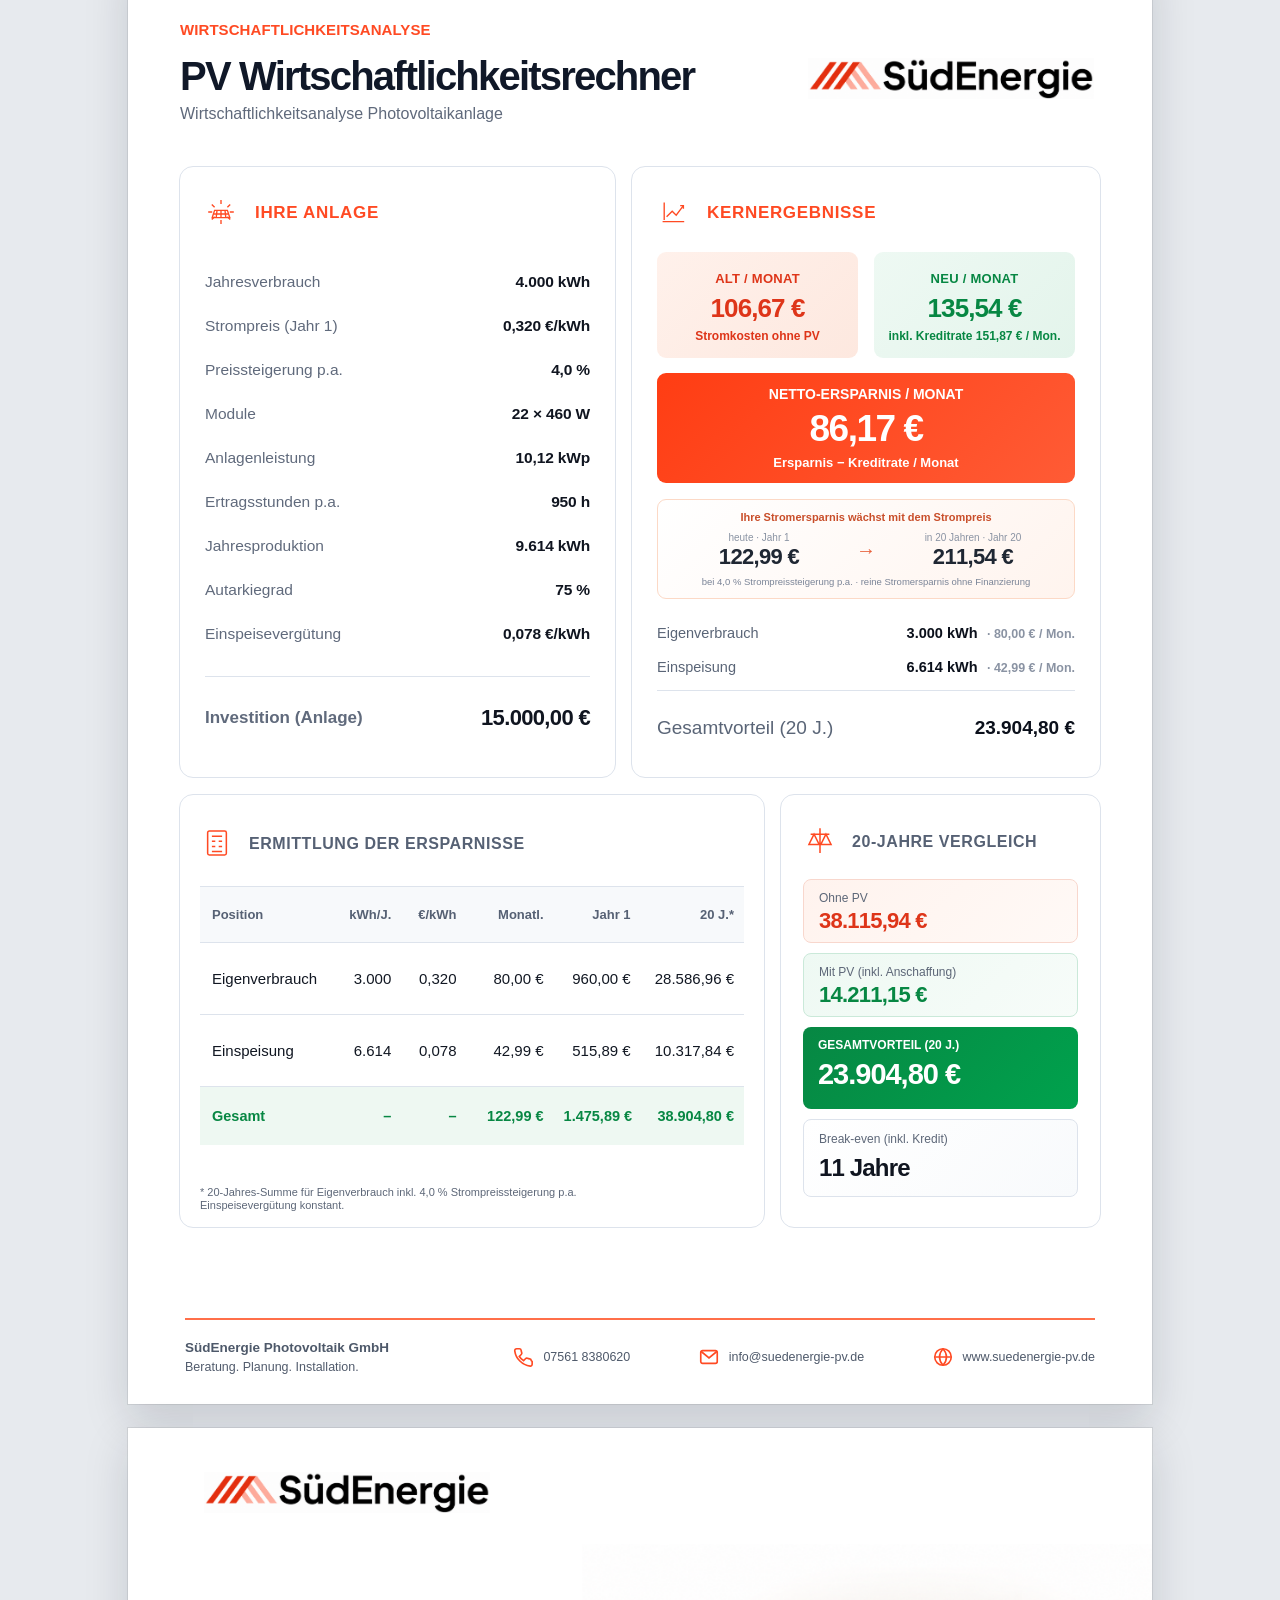
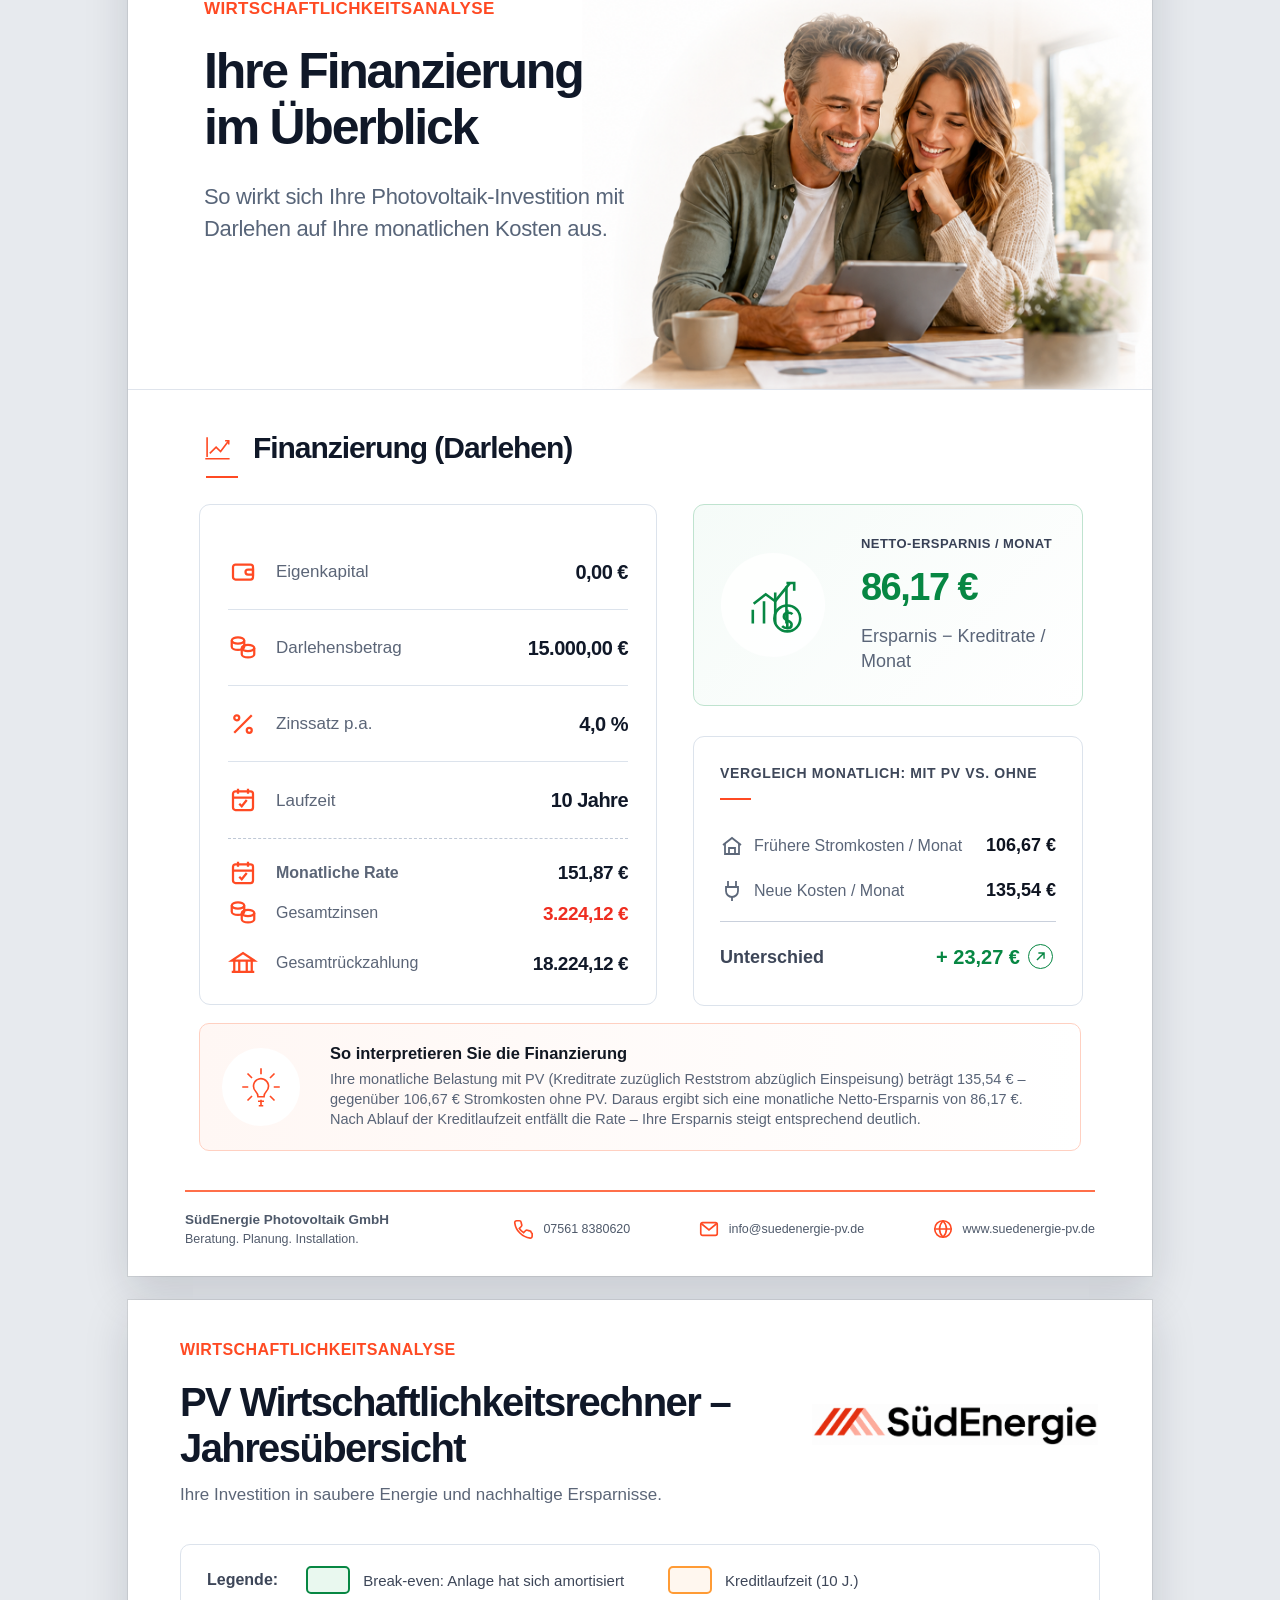
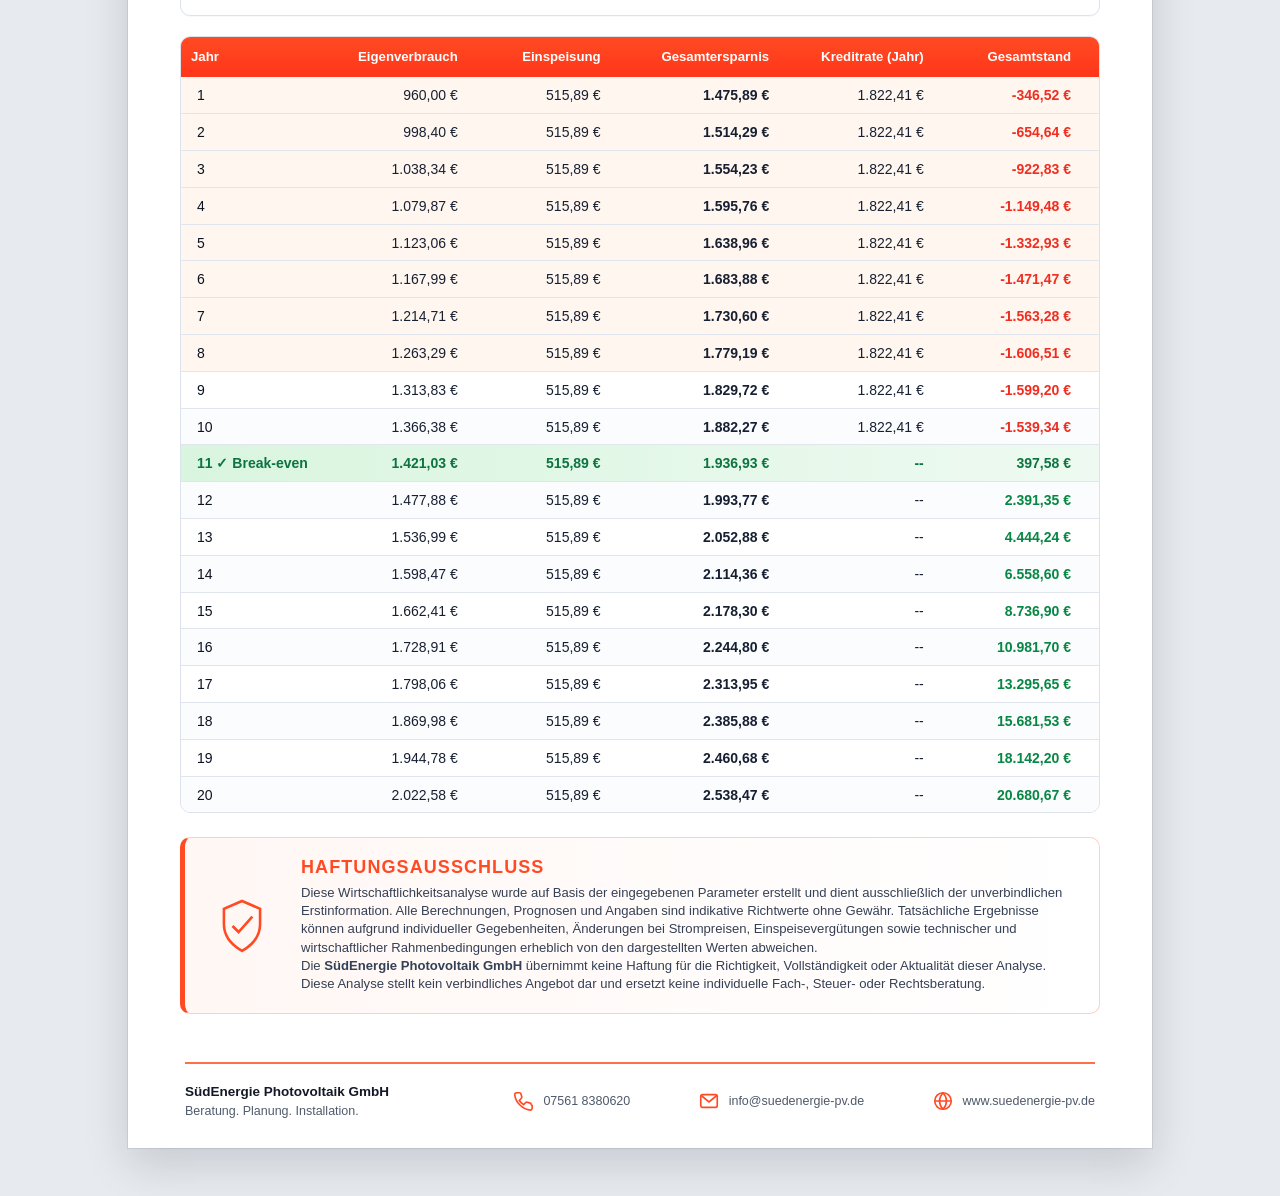
